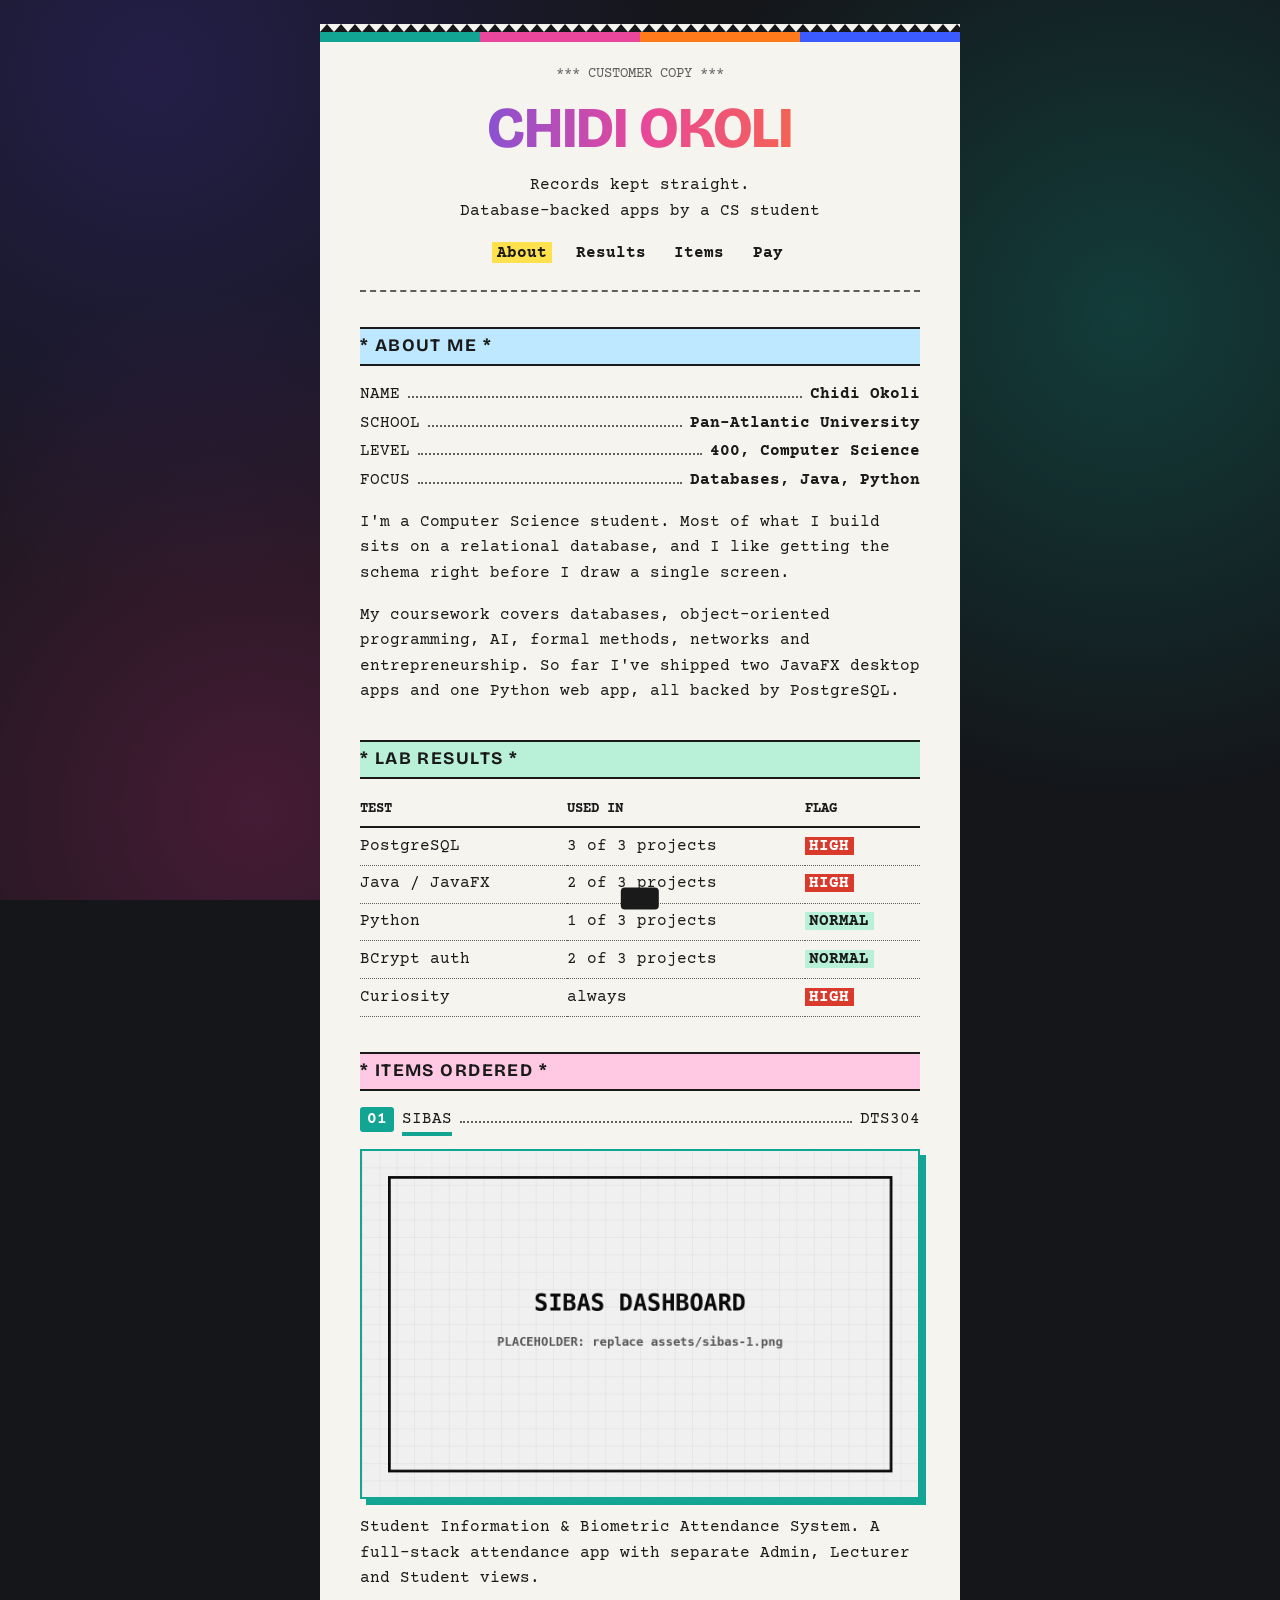
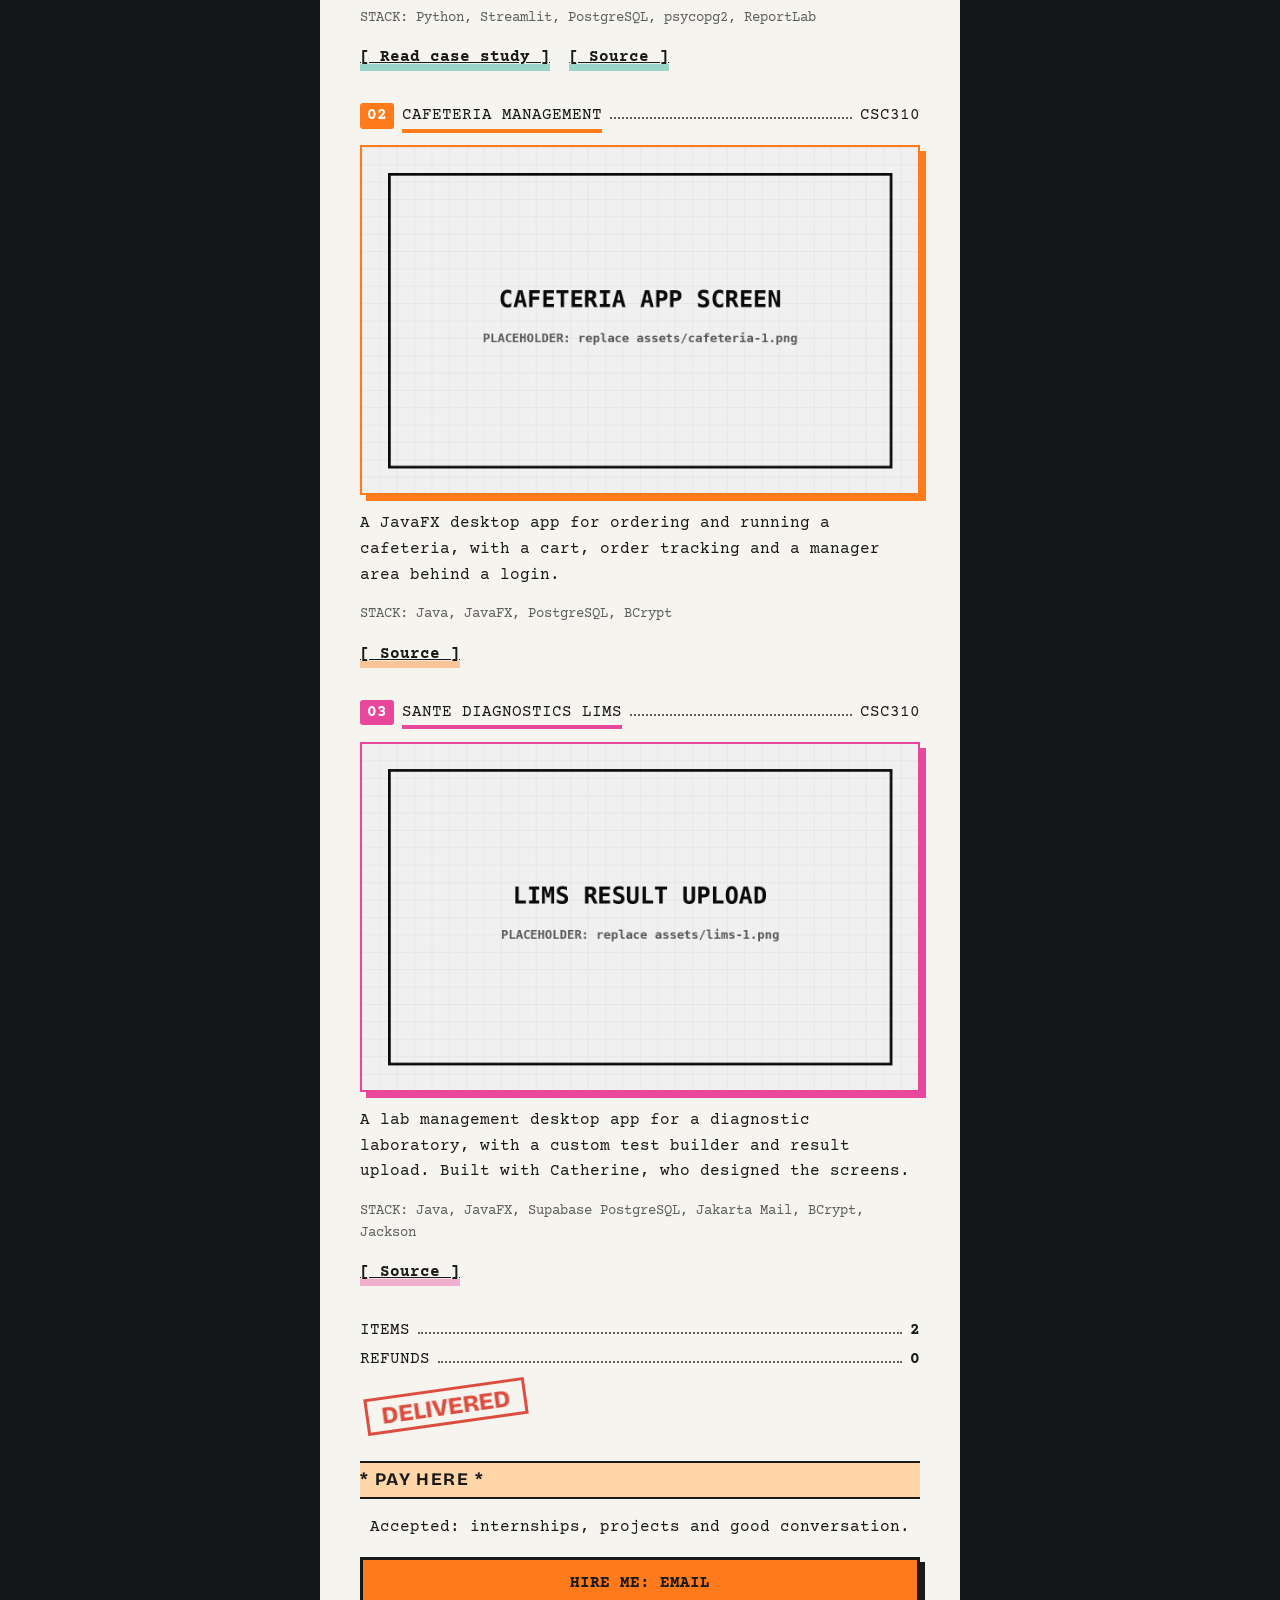
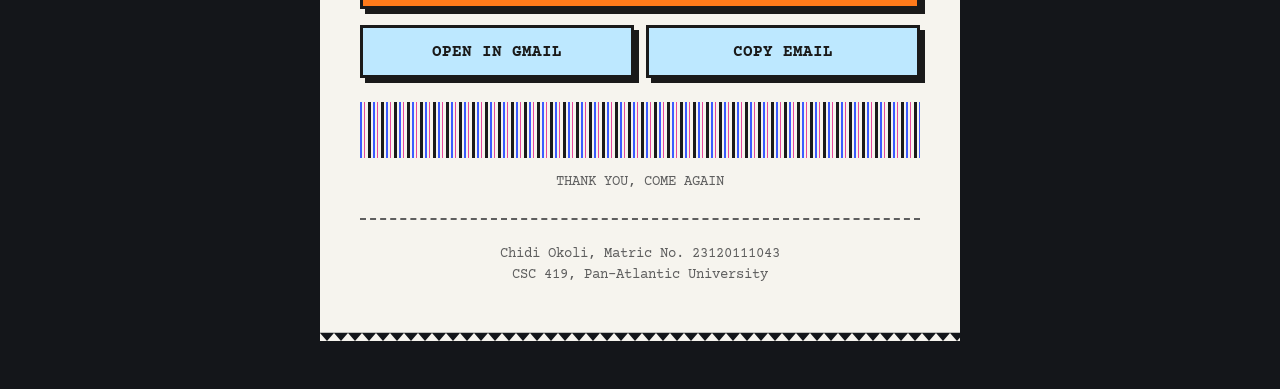
==== index.html @ 90b151f3 "Update index.html" ====
<!DOCTYPE html>
<html lang="en"><head><meta charset="utf-8"><meta name="viewport" content="width=device-width, initial-scale=1">
<title>Chidi Okoli | Computer Science student</title><meta name="description" content="Portfolio of Chidi Okoli, a Computer Science student building database-backed apps.">
<link rel="preconnect" href="https://fonts.googleapis.com"><link rel="preconnect" href="https://fonts.gstatic.com" crossorigin><link href="https://fonts.googleapis.com/css2?family=Bricolage+Grotesque:wght@800&family=Courier+Prime:wght@400;700&display=swap" rel="stylesheet">
<link rel="stylesheet" href="style.css"><script>document.documentElement.className+=' js'</script></head>
<body>
<div class="tear top"></div>
<div class="paper">
<header>
<p class="c small">*** CUSTOMER COPY ***</p>
<h1>Chidi Okoli</h1>
<p class="c">Records kept straight.<br>Database-backed apps by a CS student</p>
<nav aria-label="Main"><ul><li><a href="index.html#about">About</a></li><li><a href="index.html#results">Results</a></li><li><a href="index.html#projects">Items</a></li><li><a href="index.html#contact">Pay</a></li></ul></nav>
</header>
<hr class="cut">
<main>
<section id="about"><h2>About me</h2>
<p class="row"><span>NAME</span><i></i><b>Chidi Okoli</b></p>
<p class="row"><span>SCHOOL</span><i></i><b>Pan-Atlantic University</b></p>
<p class="row"><span>LEVEL</span><i></i><b>400, Computer Science</b></p>
<p class="row"><span>FOCUS</span><i></i><b>Databases, Java, Python</b></p>
<p>I'm a Computer Science student. Most of what I build sits on a relational database, and I like getting the schema right before I draw a single screen.</p>
<p>My coursework covers databases, object-oriented programming, AI, formal methods, networks and entrepreneurship. So far I've shipped two JavaFX desktop apps and one Python web app, all backed by PostgreSQL.</p></section>
<section id="results"><h2>Lab results</h2>
<div class="tablewrap"><table><thead><tr><th>TEST</th><th>USED IN</th><th>FLAG</th></tr></thead><tbody>
<tr><td>PostgreSQL</td><td>3 of 3 projects</td><td><span class="flag hi">HIGH</span></td></tr>
<tr><td>Java / JavaFX</td><td>2 of 3 projects</td><td><span class="flag hi">HIGH</span></td></tr>
<tr><td>Python</td><td>1 of 3 projects</td><td><span class="flag ok">NORMAL</span></td></tr>
<tr><td>BCrypt auth</td><td>2 of 3 projects</td><td><span class="flag ok">NORMAL</span></td></tr>
<tr><td>Curiosity</td><td>always</td><td><span class="flag hi">HIGH</span></td></tr></tbody></table></div></section>
<section id="projects"><h2>Items ordered</h2>
<article class="item a1"><p class="row"><b>01</b><span>SIBAS</span><i></i><span>DTS304</span></p>
<figure class="shot" data-file="assets/sibas-1.png"><img src="assets/sibas-1.png" alt="SIBAS dashboard"></figure>
<p>Student Information &amp; Biometric Attendance System. A full-stack attendance app with separate Admin, Lecturer and Student views.</p>
<p class="small">STACK: Python, Streamlit, PostgreSQL, psycopg2, ReportLab</p>
<p class="links"><a href="project.html">[ Read case study ]</a><a href="https://github.com/sga-30/sibas" target="_blank" rel="noopener">[ Source ]</a></p></article>
<article class="item a2"><p class="row"><b>02</b><span>CAFETERIA MANAGEMENT</span><i></i><span>CSC310</span></p>
<figure class="shot" data-file="assets/cafeteria-1.png"><img src="assets/cafeteria-1.png" alt="Cafeteria Management System menu screen"></figure>
<p>A JavaFX desktop app for ordering and running a cafeteria, with a cart, order tracking and a manager area behind a login.</p>
<p class="small">STACK: Java, JavaFX, PostgreSQL, BCrypt</p>
<p class="links"><a href="https://github.com/sga-30/cafeteria-app" target="_blank" rel="noopener">[ Source ]</a></p></article>
<article class="item a3"><p class="row"><b>03</b><span>SANTE DIAGNOSTICS LIMS</span><i></i><span>CSC310</span></p>
<figure class="shot" data-file="assets/lims-1.png"><img src="assets/lims-1.png" alt="Sante Diagnostics LIMS result upload screen"></figure>
<p>A lab management desktop app for a diagnostic laboratory, with a custom test builder and result upload. Built with Catherine, who designed the screens.</p>
<p class="small">STACK: Java, JavaFX, Supabase PostgreSQL, Jakarta Mail, BCrypt, Jackson</p>
<p class="links"><a href="https://github.com/sga-30/sante-lims" target="_blank" rel="noopener">[ Source ]</a></p></article>
<p class="row"><span>ITEMS</span><i></i><b data-count="3">3</b></p><p class="row"><span>REFUNDS</span><i></i><b>0</b></p>
<span class="stamp">DELIVERED</span></section>
<section id="contact"><h2>Pay here</h2>
<p class="c">Accepted: internships, projects and good conversation.</p>
<a class="btn" id="mail" href="mailto:okoli.chidi01@gmail.com?subject=Hello%20Chidi">Hire me: email</a>
<div class="btnrow"><a class="btn alt" target="_blank" rel="noopener" href="https://mail.google.com/mail/?view=cm&amp;to=okoli.chidi01@gmail.com&amp;su=Hello%20Chidi">Open in Gmail</a><button class="btn alt" type="button" id="copy" data-copy="okoli.chidi01@gmail.com">Copy email</button></div>
<div class="barcode" aria-hidden="true"></div><p class="c small">THANK YOU, COME AGAIN</p></section>
</main>
<hr class="cut">
<footer><p class="c small">Chidi Okoli, Matric No. 23120111043<br>CSC 419, Pan-Atlantic University</p></footer>
</div>
<div class="tear bottom"></div>
<div id="bar"></div><div id="toast" role="status" aria-live="polite"></div>
<script src="script.js"></script></body></html>
---- style.css ----
:root{--bg:#14161A;--paper:#F6F4EE;--ink:#1A1A1A;--mute:#5E5E5E;--red:#D93A2B;--hi:#FFE14D}
*{box-sizing:border-box}
html{scroll-behavior:smooth}
body{margin:0;padding:1.5rem .75rem 3rem;background:var(--bg);color:var(--ink);font:400 1rem/1.6 "Courier Prime","Courier New",monospace}
.tear{max-width:36rem;margin:0 auto;height:8px;background:var(--paper)}
.tear.top{background:var(--paper) url("data:image/svg+xml,%3Csvg xmlns='http://www.w3.org/2000/svg' width='14' height='8'%3E%3Cpolygon points='0,8 14,8 7,0' fill='%2314161A'/%3E%3C/svg%3E") repeat-x;height:8px;background-color:var(--paper)}
.tear.bottom{background:var(--paper) url("data:image/svg+xml,%3Csvg xmlns='http://www.w3.org/2000/svg' width='14' height='8'%3E%3Cpolygon points='0,0 14,0 7,8' fill='%2314161A'/%3E%3C/svg%3E") repeat-x}
.paper{max-width:36rem;margin:0 auto;background:var(--paper);padding:1.5rem 1.25rem}
@media(min-width:900px){.paper,.tear{max-width:40rem}.paper{padding:2rem 2.5rem}}
h1,h2{font-family:"Bricolage Grotesque",system-ui,sans-serif;text-transform:uppercase;margin:0}
h1{font-size:clamp(2.4rem,10vw,3.6rem);font-weight:800;letter-spacing:-.02em;line-height:1;text-align:center}
h2{font-size:1.1rem;letter-spacing:.08em;margin:2.2rem 0 1rem;padding:.2rem 0;border-top:2px solid var(--ink);border-bottom:2px solid var(--ink)}
h2::before{content:"* "}h2::after{content:" *"}
.c{text-align:center}.small{font-size:.85rem;color:var(--mute)}
a{color:var(--ink);font-weight:700}
a:focus-visible,.btn:focus-visible{outline:3px solid var(--red);outline-offset:3px}
nav ul{display:flex;flex-wrap:wrap;justify-content:center;gap:.3rem 1.2rem;list-style:none;padding:0;margin:1rem 0 0}
.cut{border:0;border-top:2px dashed var(--mute);margin:1.5rem 0}
.row{display:flex;gap:.5rem;align-items:baseline;margin:.2rem 0}
.row i{flex:1;min-width:1rem;border-bottom:2px dotted var(--mute)}
.row b{text-align:right}
.tablewrap{overflow-x:auto}
table{width:100%;border-collapse:collapse}
th{text-align:left;border-bottom:2px solid var(--ink);font-size:.85rem;padding:.3rem .4rem .3rem 0}
td{padding:.35rem .4rem .35rem 0;border-bottom:1px dotted var(--mute);vertical-align:top}
.flag{background:var(--hi);font-weight:700;padding:0 .3rem;white-space:nowrap}
.item{margin-bottom:2rem}
.item h3{font-family:"Bricolage Grotesque",sans-serif;text-transform:uppercase;font-size:1.3rem;margin:0}
.shot{margin:.8rem 0;border:2px solid var(--ink);aspect-ratio:16/10;overflow:hidden;background:#ddd}
.shot img{width:100%;height:100%;object-fit:cover;display:block;filter:grayscale(1) contrast(1.15);transition:filter .3s}
.shot:hover img{filter:none}
.shot.missing img{display:none}
.links{display:flex;flex-wrap:wrap;gap:.4rem 1.2rem}
.stamp{display:inline-block;color:var(--red);border:3px solid var(--red);padding:.1rem .8rem;font:800 1.5rem "Bricolage Grotesque",sans-serif;transform:rotate(-8deg);margin:.8rem 0 0 .3rem}
.btn{display:block;text-align:center;background:var(--ink);color:var(--paper);border:3px solid var(--ink);padding:.9rem 1rem;text-transform:uppercase;text-decoration:none;font-weight:700;overflow-wrap:anywhere}
.btn:hover{background:var(--hi);color:var(--ink)}
.barcode{height:56px;margin:1.5rem 0 .4rem;background:repeating-linear-gradient(90deg,var(--ink) 0 2px,transparent 2px 4px,var(--ink) 4px 5px,transparent 5px 8px,var(--ink) 8px 11px,transparent 11px 13px)}
.back{display:inline-block;margin-top:1.5rem}
footer{margin-top:1.5rem}
@media(prefers-reduced-motion:reduce){html{scroll-behavior:auto}.shot img{transition:none}}

/* ---- colour ---- */
:root{--teal:#12A594;--orange:#FF7A1A;--pink:#E8479B;--blue:#3B5BFF}
body{background:radial-gradient(circle at 12% 8%,#3b2a8c66,transparent 38%),radial-gradient(circle at 88% 35%,#0f8a7a55,transparent 38%),radial-gradient(circle at 20% 90%,#a8266a55,transparent 40%),var(--bg);background-attachment:fixed}
.paper::before{content:"";display:block;height:10px;margin:-1.5rem -1.25rem 1.2rem;background:linear-gradient(90deg,var(--teal) 0 25%,var(--pink) 0 50%,var(--orange) 0 75%,var(--blue) 0)}
@media(min-width:900px){.paper::before{margin:-2rem -2.5rem 1.4rem}}
h2{background:var(--hi)}
#about h2{background:#BDE8FF}#results h2{background:#B8F0D8}#projects h2{background:#FFC9E3}#contact h2{background:#FFD6A8}
h1{background:linear-gradient(90deg,var(--blue),var(--pink),var(--orange));-webkit-background-clip:text;background-clip:text;color:transparent}
.flag.hi{background:var(--red);color:#fff;animation:pulse 2s ease-in-out infinite}
.flag.ok{background:#B8F0D8}
.item{--acc:var(--teal)}.a2{--acc:var(--orange)}.a3{--acc:var(--pink)}
.item h3,.item .row span:nth-child(2){border-bottom:4px solid var(--acc)}
.item .row b{background:var(--acc);color:#fff;padding:0 .45rem;border-radius:3px}
.shot{border-color:var(--acc,var(--ink));box-shadow:6px 6px 0 var(--acc,var(--ink))}
.item .links a{box-shadow:inset 0 -.45em 0 color-mix(in srgb,var(--acc) 40%,transparent)}
.btn{background:var(--orange);color:var(--ink);box-shadow:5px 5px 0 var(--ink);transition:transform .15s,box-shadow .15s,background .2s;cursor:pointer;font:700 1rem "Courier Prime",monospace;text-transform:uppercase;width:100%}
.btn:hover{background:var(--hi);transform:translate(-2px,-2px);box-shadow:7px 7px 0 var(--ink)}
.btn:active{transform:translate(4px,4px);box-shadow:1px 1px 0 var(--ink)}
.btn.alt{background:#BDE8FF}.btn.alt:hover{background:var(--hi)}
.btnrow{display:grid;grid-template-columns:1fr 1fr;gap:.8rem;margin-top:1rem}
.btn+.btnrow{margin-top:1rem}
nav a{text-decoration:none;padding:.1rem .3rem;transition:background .2s}
nav a:hover,nav a.on{background:var(--hi)}
.stamp{transition:none}
.barcode{background:repeating-linear-gradient(90deg,var(--blue) 0 2px,transparent 2px 4px,var(--pink) 4px 5px,transparent 5px 8px,var(--ink) 8px 11px,transparent 11px 13px)}
/* ---- animation ---- */
.paper{animation:feed 1.6s cubic-bezier(.3,.7,.2,1) both}
@keyframes feed{from{clip-path:inset(0 0 100% 0)}to{clip-path:inset(0 0 0 0)}}
@keyframes pulse{50%{transform:scale(1.12)}}
@keyframes slam{0%{opacity:0;transform:scale(2.6) rotate(8deg)}70%{opacity:1;transform:scale(.92) rotate(-10deg)}100%{opacity:.9;transform:scale(1) rotate(-8deg)}}
.js .reveal{opacity:0;transform:translateY(24px);transition:opacity .6s,transform .6s}
.js .reveal.in{opacity:1;transform:none}
.js .stamp{opacity:0}.js .stamp.in{animation:slam .5s .2s both}
#bar{position:fixed;top:0;left:0;height:5px;width:0;z-index:9;background:linear-gradient(90deg,var(--teal),var(--pink),var(--orange))}
#toast{position:fixed;left:50%;bottom:1.5rem;transform:translate(-50%,150%);background:var(--ink);color:#fff;padding:.7rem 1.2rem;border-radius:4px;transition:transform .3s;z-index:9;max-width:90vw;text-align:center}
#toast.show{transform:translate(-50%,0)}
@media(prefers-reduced-motion:reduce){.paper,.flag.hi{animation:none}.js .reveal{opacity:1;transform:none;transition:none}.js .stamp{opacity:.9}.js .stamp.in{animation:none}}
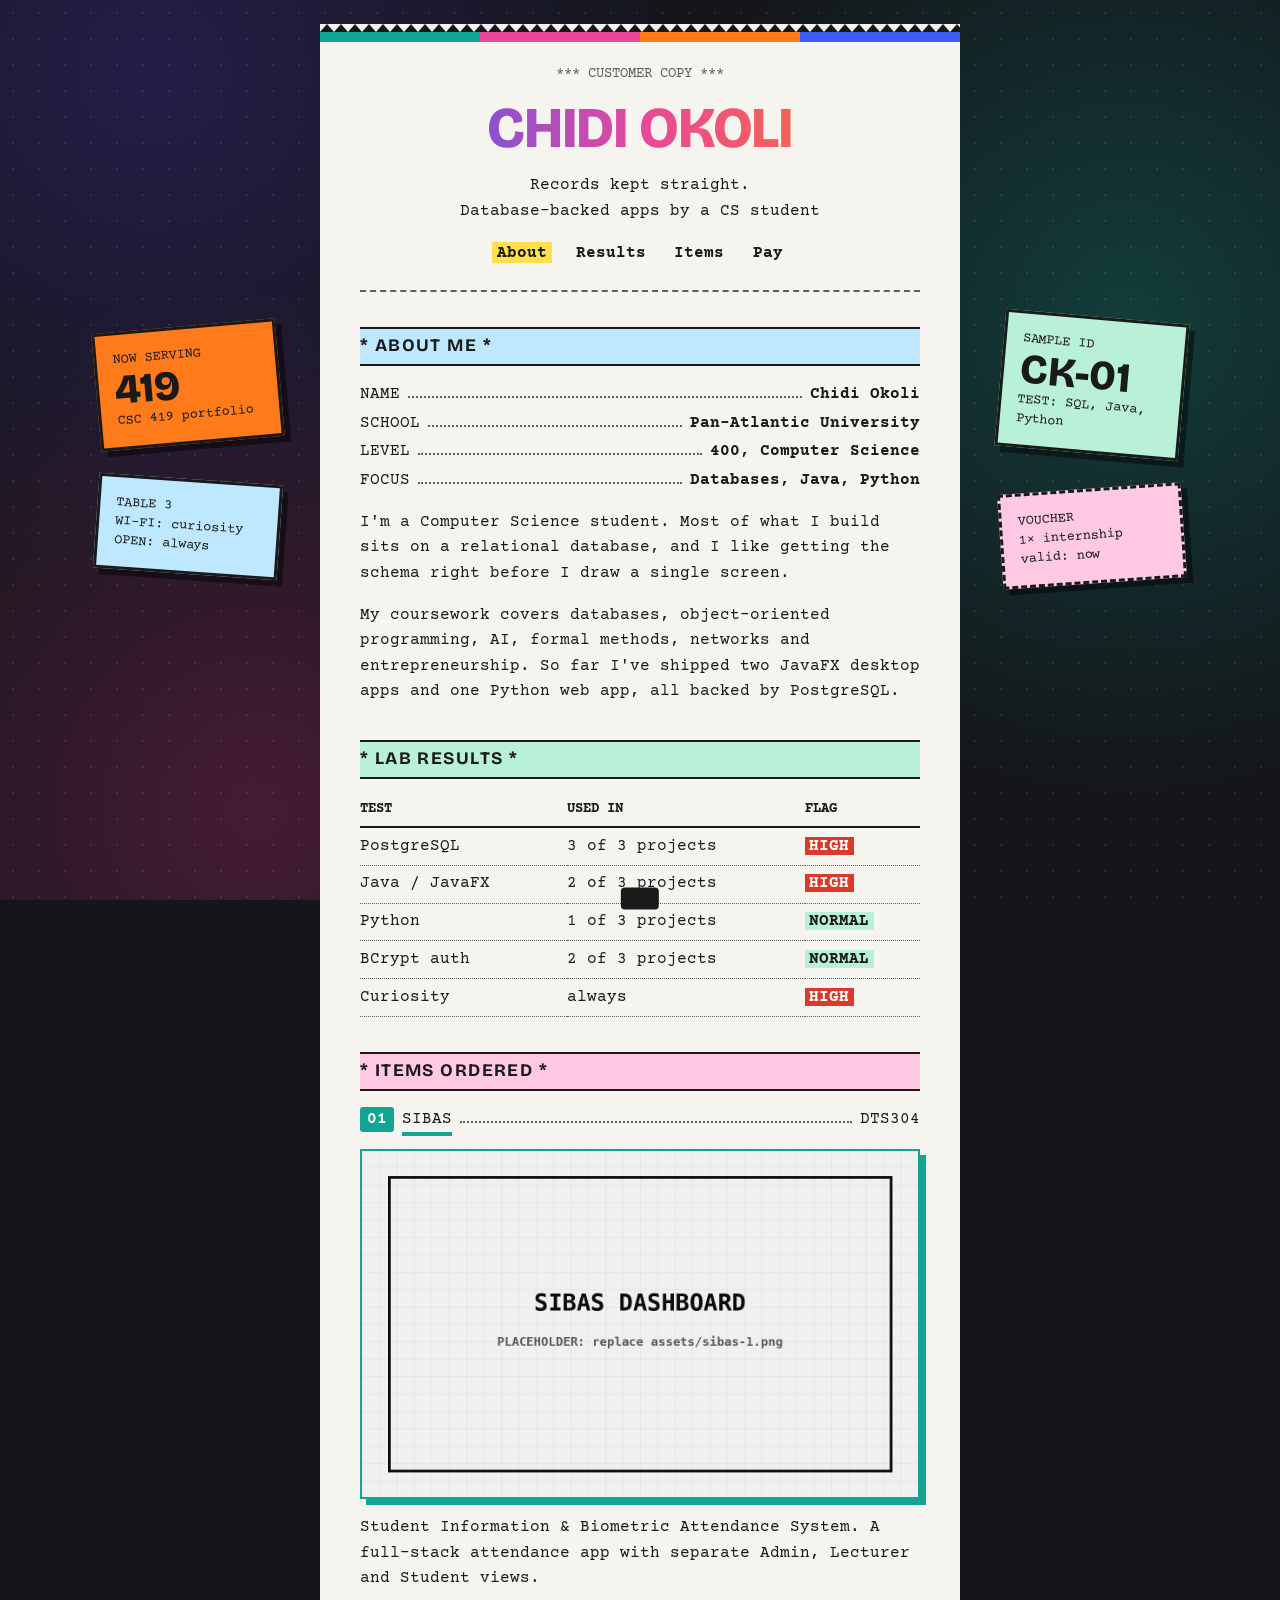
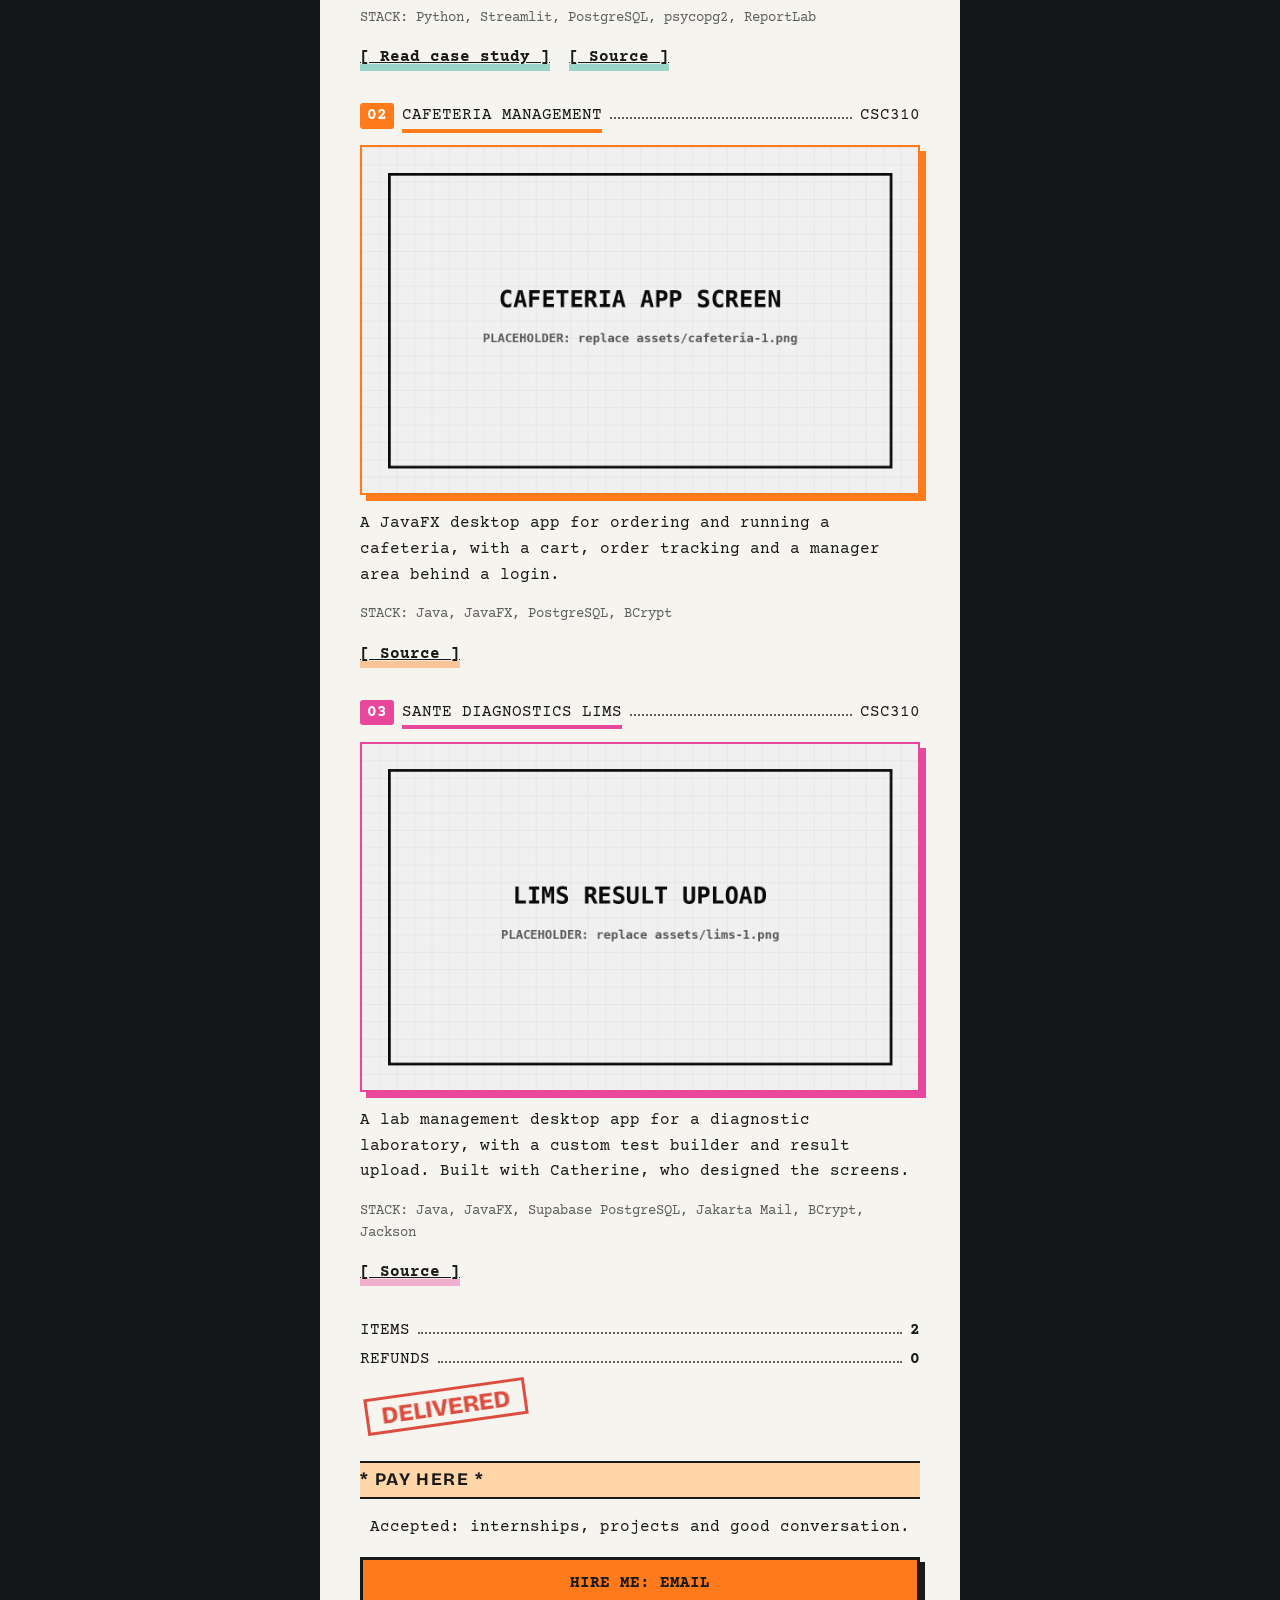
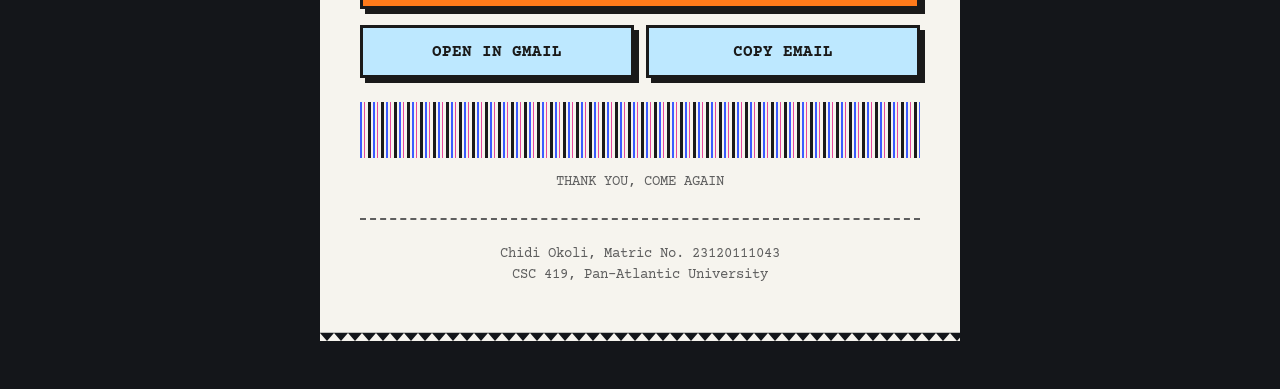
==== commit 5b8a0ab5: "Add sidebars for serving and sample information" ====
--- a/index.html
+++ b/index.html
@@ -56,5 +56,7 @@
 <footer><p class="c small">Chidi Okoli, Matric No. 23120111043<br>CSC 419, Pan-Atlantic University</p></footer>
 </div>
 <div class="tear bottom"></div>
+<aside class="side left" aria-hidden="true"><div class="sticker s1">NOW SERVING<b>419</b>CSC 419 portfolio</div><div class="sticker s2">TABLE 3<br>WI-FI: curiosity<br>OPEN: always</div></aside>
+<aside class="side right" aria-hidden="true"><div class="sticker s3">SAMPLE ID<br><b>CK-01</b>TEST: SQL, Java, Python</div><div class="sticker s4">VOUCHER<br>1&times; internship<br>valid: now</div></aside>
 <div id="bar"></div><div id="toast" role="status" aria-live="polite"></div>
 <script src="script.js"></script></body></html>
--- a/style.css
+++ b/style.css
@@ -76,3 +76,20 @@
 #toast{position:fixed;left:50%;bottom:1.5rem;transform:translate(-50%,150%);background:var(--ink);color:#fff;padding:.7rem 1.2rem;border-radius:4px;transition:transform .3s;z-index:9;max-width:90vw;text-align:center}
 #toast.show{transform:translate(-50%,0)}
 @media(prefers-reduced-motion:reduce){.paper,.flag.hi{animation:none}.js .reveal{opacity:1;transform:none;transition:none}.js .stamp{opacity:.9}.js .stamp.in{animation:none}}
+
+/* ---- fill the empty sides on wide screens ---- */
+body{background:radial-gradient(rgba(255,255,255,.09) 1.2px,transparent 1.4px) 0 0/26px 26px,radial-gradient(circle at 12% 8%,#3b2a8c66,transparent 38%),radial-gradient(circle at 88% 35%,#0f8a7a55,transparent 38%),radial-gradient(circle at 20% 90%,#a8266a55,transparent 40%),var(--bg);background-attachment:fixed}
+.side{display:none}
+@media(min-width:1100px){
+.side{display:flex;flex-direction:column;gap:2.2rem;position:fixed;top:50%;transform:translateY(-50%);width:11.5rem;z-index:0;pointer-events:none}
+.side.left{left:max(1rem,calc((100vw - 40rem)/2 - 14rem))}
+.side.right{right:max(1rem,calc((100vw - 40rem)/2 - 14rem))}
+.sticker{padding:1rem;border:3px solid var(--ink);box-shadow:6px 6px 0 rgba(0,0,0,.45);color:var(--ink);font-size:.85rem;line-height:1.4;animation:bob 6s ease-in-out infinite}
+.sticker b{display:block;font:800 2.6rem/1 "Bricolage Grotesque",sans-serif}
+.sticker.s1{background:var(--orange);transform:rotate(-5deg)}
+.sticker.s2{background:#BDE8FF;transform:rotate(4deg);animation-delay:-2s}
+.sticker.s3{background:#B8F0D8;transform:rotate(5deg);animation-delay:-1s}
+.sticker.s4{background:#FFC9E3;transform:rotate(-4deg);border-style:dashed;animation-delay:-3s}
+}
+@keyframes bob{50%{translate:0 -10px}}
+@media(prefers-reduced-motion:reduce){.sticker{animation:none}}
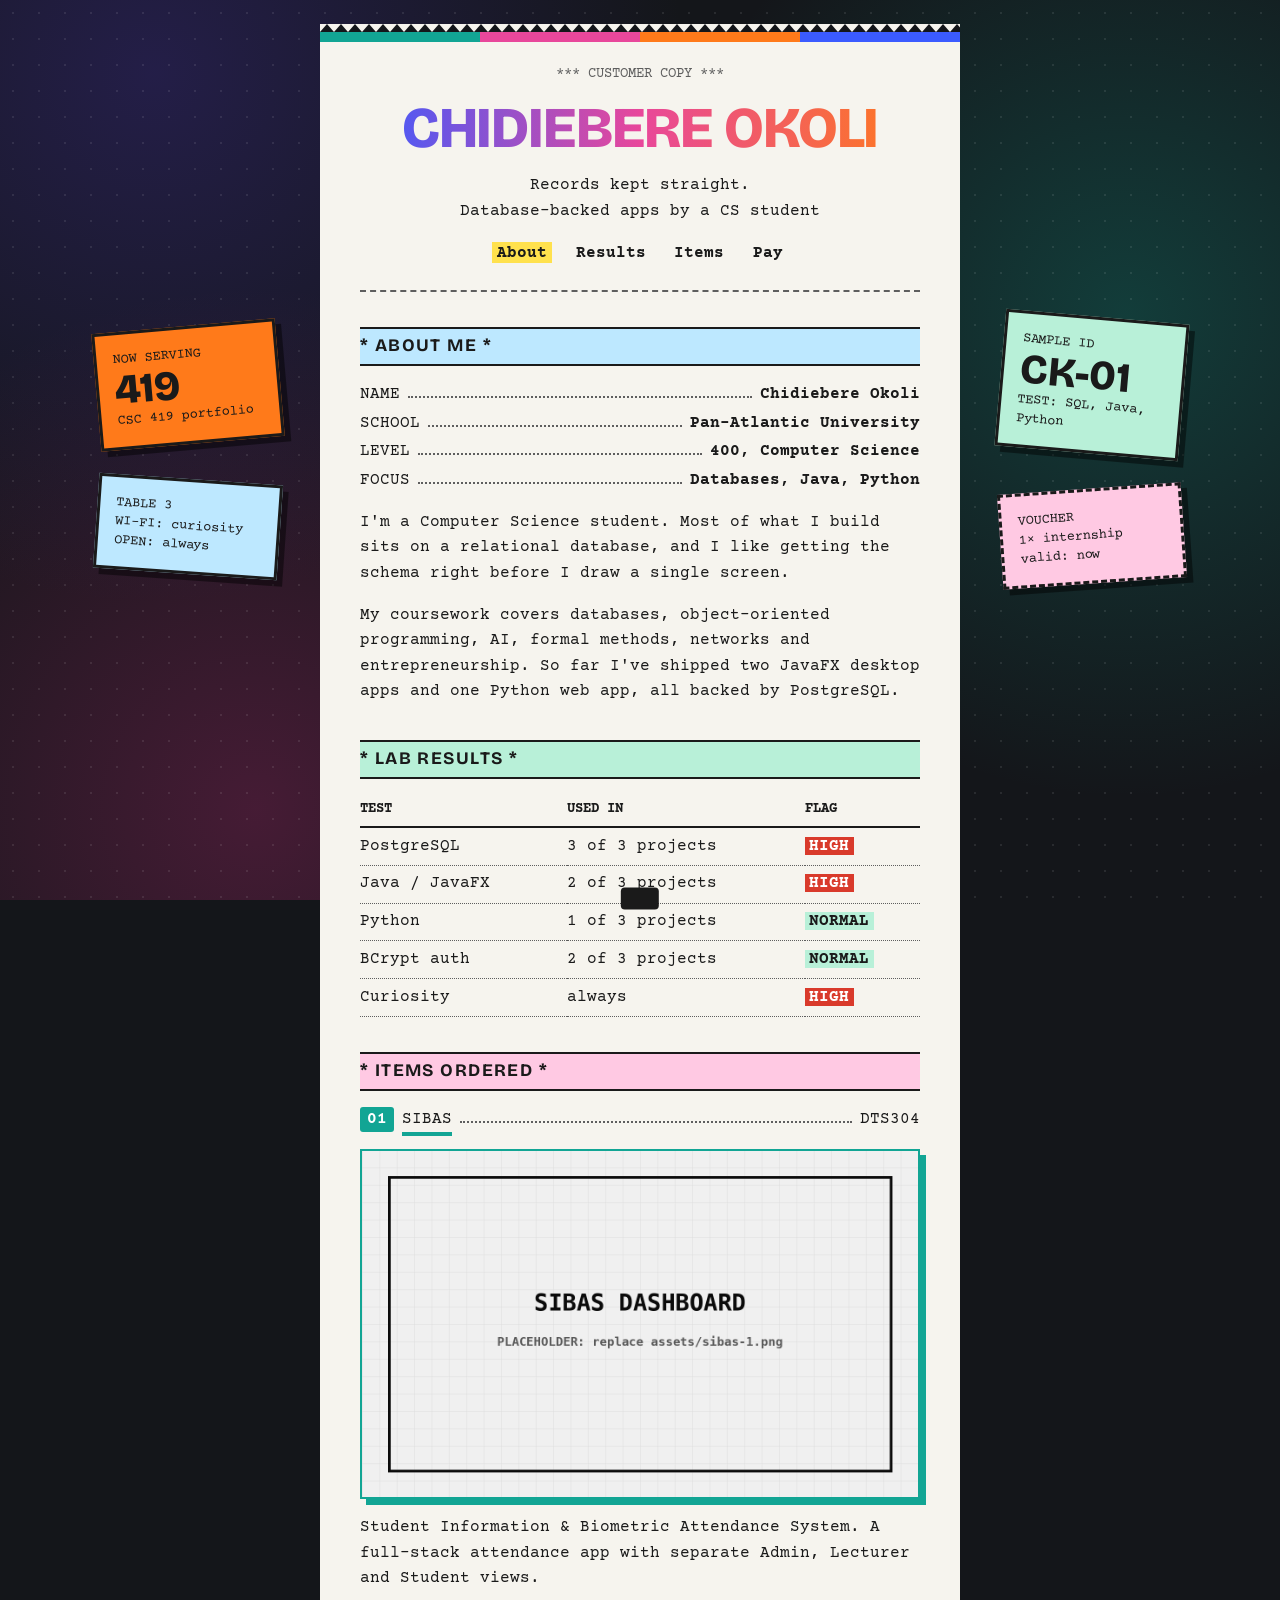
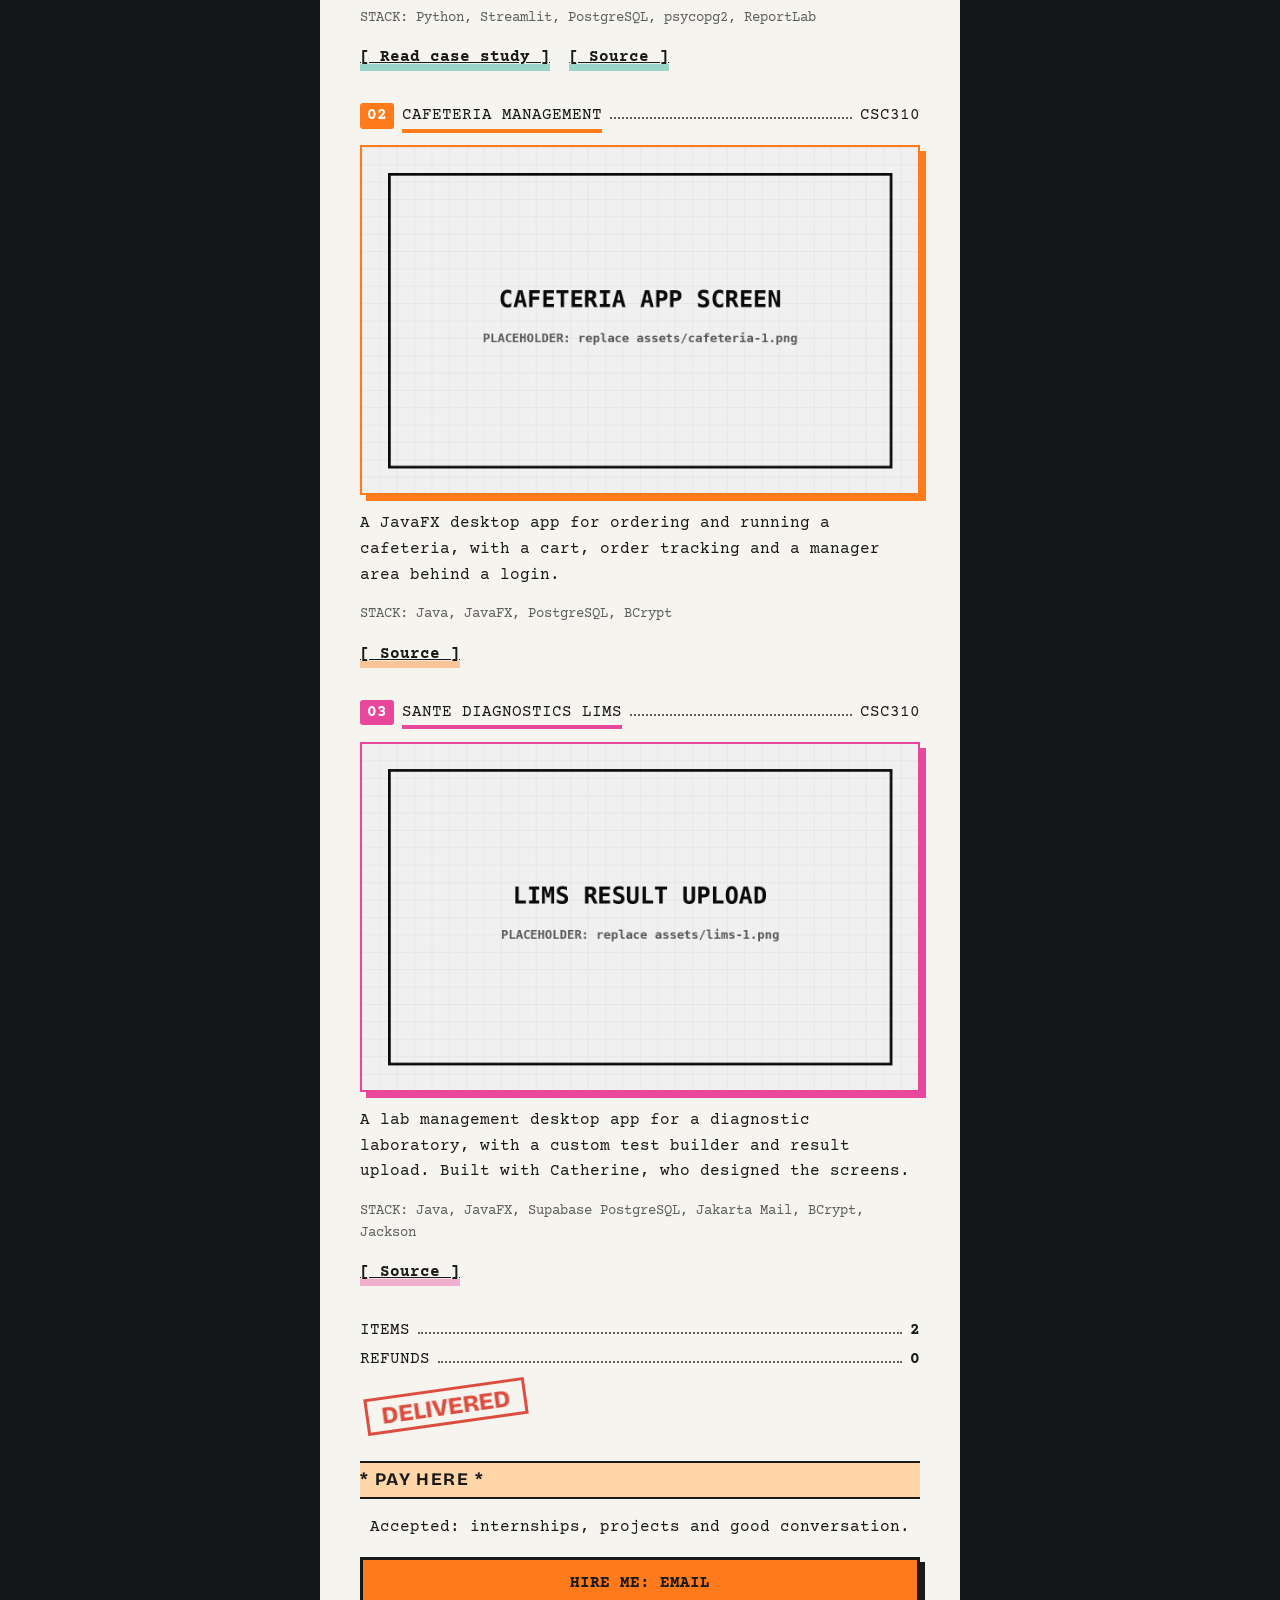
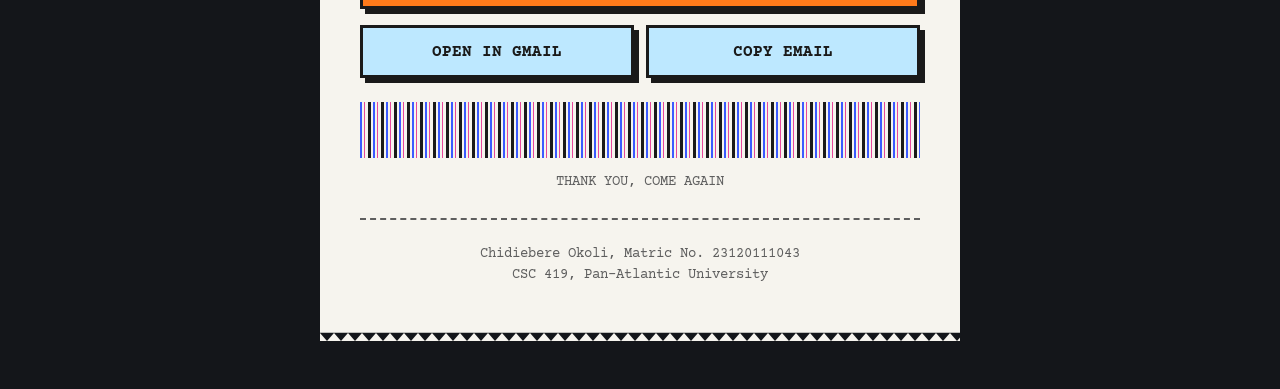
==== commit a1b5b806: "Update index.html" ====
--- a/index.html
+++ b/index.html
@@ -1,6 +1,6 @@
 <!DOCTYPE html>
 <html lang="en"><head><meta charset="utf-8"><meta name="viewport" content="width=device-width, initial-scale=1">
-<title>Chidi Okoli | Computer Science student</title><meta name="description" content="Portfolio of Chidi Okoli, a Computer Science student building database-backed apps.">
+<title>Chidiebere Okoli | Computer Science student</title><meta name="description" content="Portfolio of Chidi Okoli, a Computer Science student building database-backed apps.">
 <link rel="preconnect" href="https://fonts.googleapis.com"><link rel="preconnect" href="https://fonts.gstatic.com" crossorigin><link href="https://fonts.googleapis.com/css2?family=Bricolage+Grotesque:wght@800&family=Courier+Prime:wght@400;700&display=swap" rel="stylesheet">
 <link rel="stylesheet" href="style.css"><script>document.documentElement.className+=' js'</script></head>
 <body>
@@ -8,14 +8,14 @@
 <div class="paper">
 <header>
 <p class="c small">*** CUSTOMER COPY ***</p>
-<h1>Chidi Okoli</h1>
+<h1>Chidiebere Okoli</h1>
 <p class="c">Records kept straight.<br>Database-backed apps by a CS student</p>
 <nav aria-label="Main"><ul><li><a href="index.html#about">About</a></li><li><a href="index.html#results">Results</a></li><li><a href="index.html#projects">Items</a></li><li><a href="index.html#contact">Pay</a></li></ul></nav>
 </header>
 <hr class="cut">
 <main>
 <section id="about"><h2>About me</h2>
-<p class="row"><span>NAME</span><i></i><b>Chidi Okoli</b></p>
+<p class="row"><span>NAME</span><i></i><b>Chidiebere Okoli</b></p>
 <p class="row"><span>SCHOOL</span><i></i><b>Pan-Atlantic University</b></p>
 <p class="row"><span>LEVEL</span><i></i><b>400, Computer Science</b></p>
 <p class="row"><span>FOCUS</span><i></i><b>Databases, Java, Python</b></p>
@@ -53,7 +53,7 @@
 <div class="barcode" aria-hidden="true"></div><p class="c small">THANK YOU, COME AGAIN</p></section>
 </main>
 <hr class="cut">
-<footer><p class="c small">Chidi Okoli, Matric No. 23120111043<br>CSC 419, Pan-Atlantic University</p></footer>
+<footer><p class="c small">Chidiebere Okoli, Matric No. 23120111043<br>CSC 419, Pan-Atlantic University</p></footer>
 </div>
 <div class="tear bottom"></div>
 <aside class="side left" aria-hidden="true"><div class="sticker s1">NOW SERVING<b>419</b>CSC 419 portfolio</div><div class="sticker s2">TABLE 3<br>WI-FI: curiosity<br>OPEN: always</div></aside>
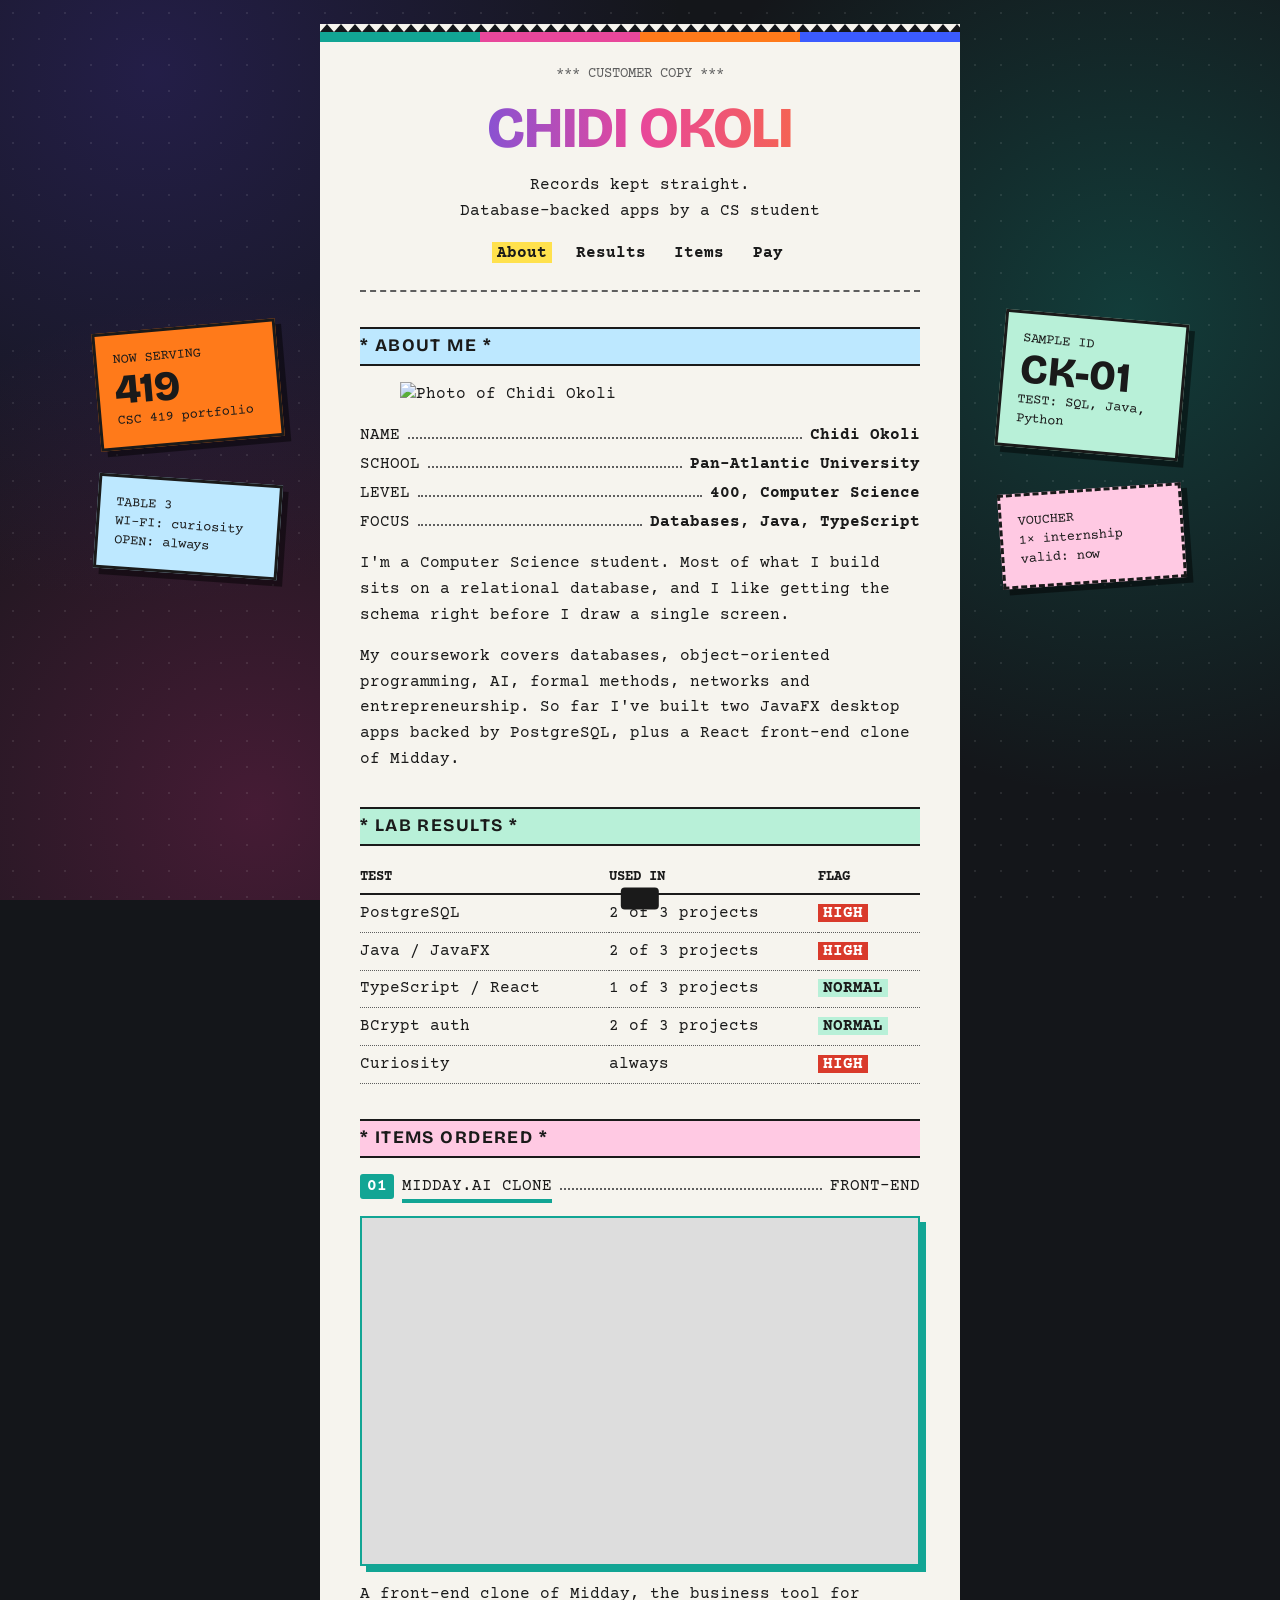
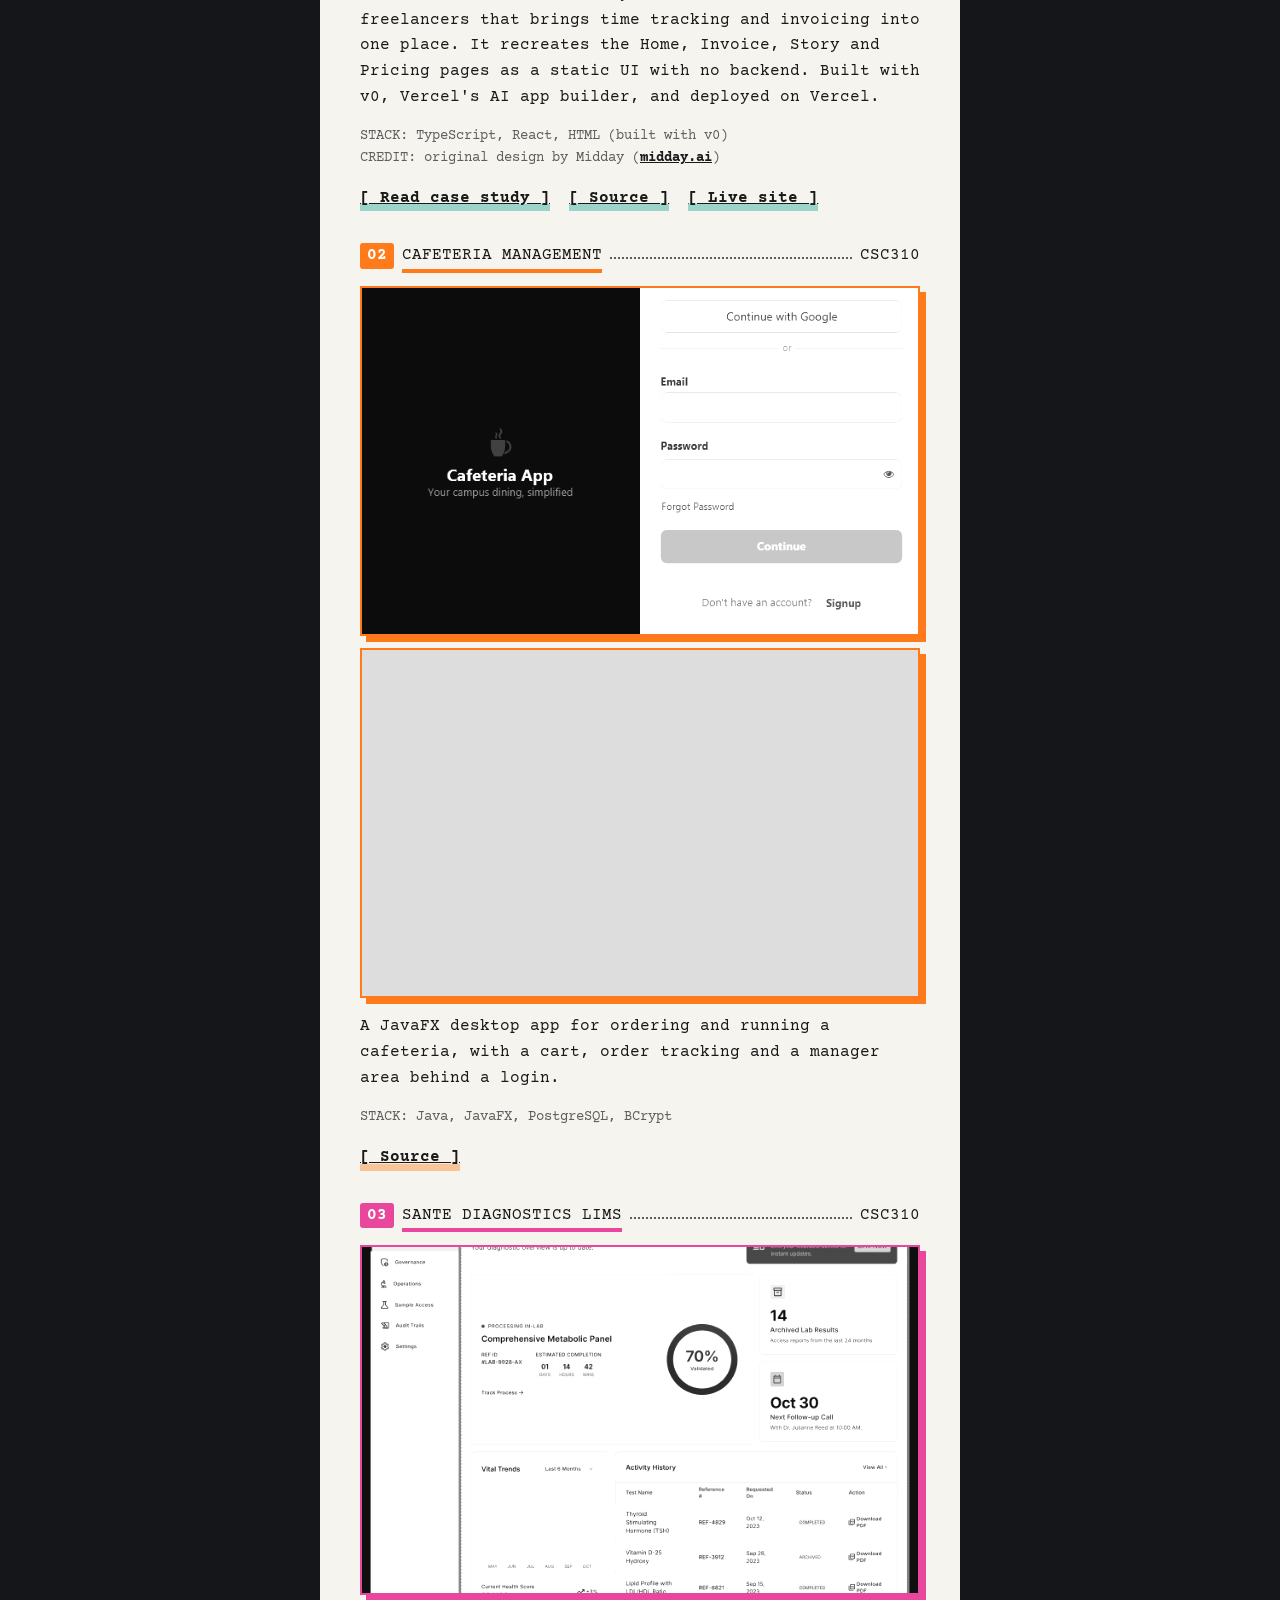
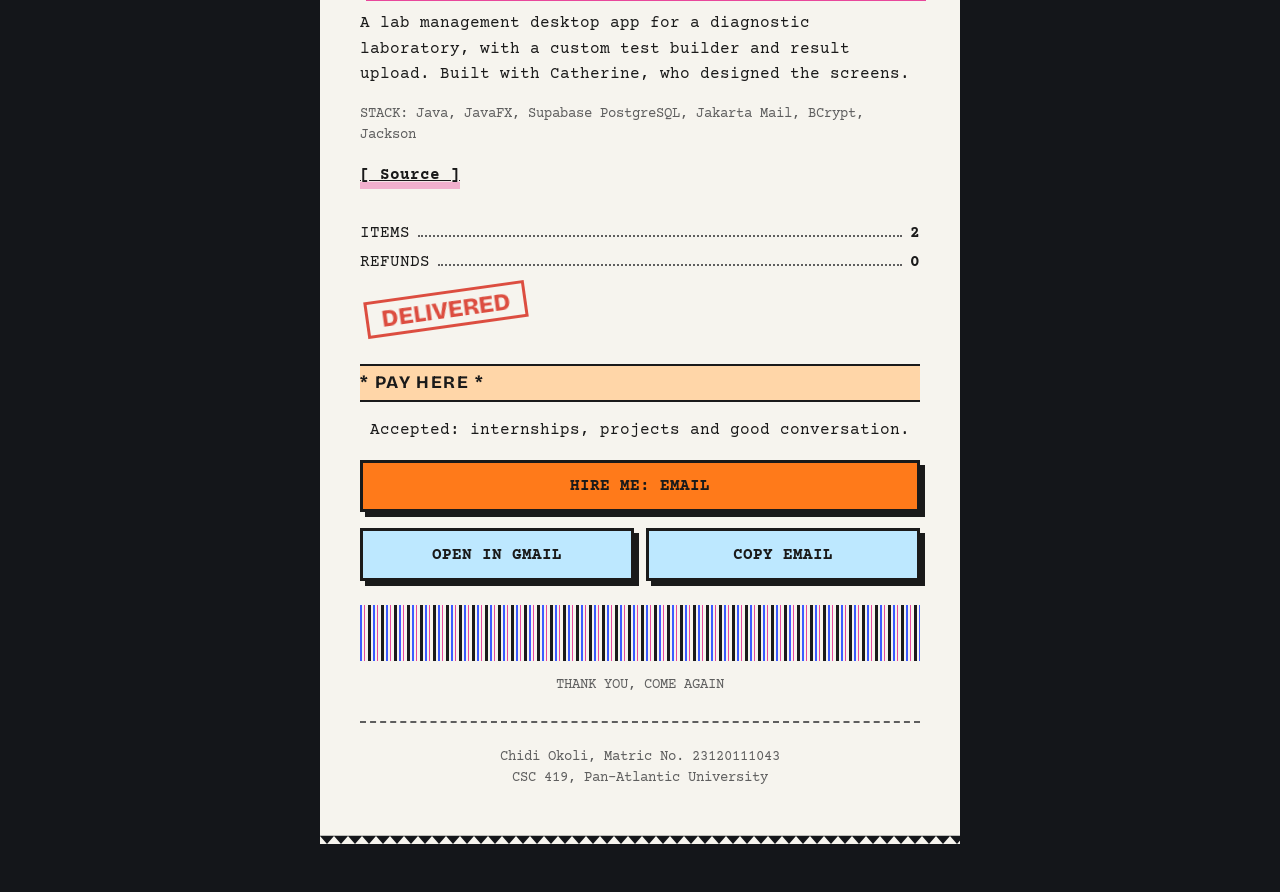
==== commit 9435387c: "Correct name spelling from 'Chidiebere' to 'Chidi'" ====
--- a/index.html
+++ b/index.html
@@ -1,6 +1,6 @@
 <!DOCTYPE html>
 <html lang="en"><head><meta charset="utf-8"><meta name="viewport" content="width=device-width, initial-scale=1">
-<title>Chidiebere Okoli | Computer Science student</title><meta name="description" content="Portfolio of Chidi Okoli, a Computer Science student building database-backed apps.">
+<title>Chidi Okoli | Computer Science student</title><meta name="description" content="Portfolio of Chidi Okoli, a Computer Science student building database-backed apps.">
 <link rel="preconnect" href="https://fonts.googleapis.com"><link rel="preconnect" href="https://fonts.gstatic.com" crossorigin><link href="https://fonts.googleapis.com/css2?family=Bricolage+Grotesque:wght@800&family=Courier+Prime:wght@400;700&display=swap" rel="stylesheet">
 <link rel="stylesheet" href="style.css"><script>document.documentElement.className+=' js'</script></head>
 <body>
@@ -8,34 +8,36 @@
 <div class="paper">
 <header>
 <p class="c small">*** CUSTOMER COPY ***</p>
-<h1>Chidiebere Okoli</h1>
+<h1>Chidi Okoli</h1>
 <p class="c">Records kept straight.<br>Database-backed apps by a CS student</p>
 <nav aria-label="Main"><ul><li><a href="index.html#about">About</a></li><li><a href="index.html#results">Results</a></li><li><a href="index.html#projects">Items</a></li><li><a href="index.html#contact">Pay</a></li></ul></nav>
 </header>
 <hr class="cut">
 <main>
 <section id="about"><h2>About me</h2>
-<p class="row"><span>NAME</span><i></i><b>Chidiebere Okoli</b></p>
+<figure class="me"><img src="assets/me.jpg" alt="Photo of Chidi Okoli"></figure>
+<p class="row"><span>NAME</span><i></i><b>Chidi Okoli</b></p>
 <p class="row"><span>SCHOOL</span><i></i><b>Pan-Atlantic University</b></p>
 <p class="row"><span>LEVEL</span><i></i><b>400, Computer Science</b></p>
-<p class="row"><span>FOCUS</span><i></i><b>Databases, Java, Python</b></p>
+<p class="row"><span>FOCUS</span><i></i><b>Databases, Java, TypeScript</b></p>
 <p>I'm a Computer Science student. Most of what I build sits on a relational database, and I like getting the schema right before I draw a single screen.</p>
-<p>My coursework covers databases, object-oriented programming, AI, formal methods, networks and entrepreneurship. So far I've shipped two JavaFX desktop apps and one Python web app, all backed by PostgreSQL.</p></section>
+<p>My coursework covers databases, object-oriented programming, AI, formal methods, networks and entrepreneurship. So far I've built two JavaFX desktop apps backed by PostgreSQL, plus a React front-end clone of Midday.</p></section>
 <section id="results"><h2>Lab results</h2>
 <div class="tablewrap"><table><thead><tr><th>TEST</th><th>USED IN</th><th>FLAG</th></tr></thead><tbody>
-<tr><td>PostgreSQL</td><td>3 of 3 projects</td><td><span class="flag hi">HIGH</span></td></tr>
+<tr><td>PostgreSQL</td><td>2 of 3 projects</td><td><span class="flag hi">HIGH</span></td></tr>
 <tr><td>Java / JavaFX</td><td>2 of 3 projects</td><td><span class="flag hi">HIGH</span></td></tr>
-<tr><td>Python</td><td>1 of 3 projects</td><td><span class="flag ok">NORMAL</span></td></tr>
+<tr><td>TypeScript / React</td><td>1 of 3 projects</td><td><span class="flag ok">NORMAL</span></td></tr>
 <tr><td>BCrypt auth</td><td>2 of 3 projects</td><td><span class="flag ok">NORMAL</span></td></tr>
 <tr><td>Curiosity</td><td>always</td><td><span class="flag hi">HIGH</span></td></tr></tbody></table></div></section>
 <section id="projects"><h2>Items ordered</h2>
-<article class="item a1"><p class="row"><b>01</b><span>SIBAS</span><i></i><span>DTS304</span></p>
-<figure class="shot" data-file="assets/sibas-1.png"><img src="assets/sibas-1.png" alt="SIBAS dashboard"></figure>
-<p>Student Information &amp; Biometric Attendance System. A full-stack attendance app with separate Admin, Lecturer and Student views.</p>
-<p class="small">STACK: Python, Streamlit, PostgreSQL, psycopg2, ReportLab</p>
-<p class="links"><a href="project.html">[ Read case study ]</a><a href="https://github.com/sga-30/sibas" target="_blank" rel="noopener">[ Source ]</a></p></article>
+<article class="item a1"><p class="row"><b>01</b><span>MIDDAY.AI CLONE</span><i></i><span>FRONT-END</span></p>
+<figure class="shot" data-file="assets/midday-home.png"><img src="assets/midday-home.png" alt="Midday clone home page"></figure>
+<p>A front-end clone of Midday, the business tool for freelancers that brings time tracking and invoicing into one place. It recreates the Home, Invoice, Story and Pricing pages as a static UI with no backend. Built with v0, Vercel's AI app builder, and deployed on Vercel.</p>
+<p class="small">STACK: TypeScript, React, HTML (built with v0)<br>CREDIT: original design by Midday (<a href="https://midday.ai/" target="_blank" rel="noopener">midday.ai</a>)</p>
+<p class="links"><a href="project.html">[ Read case study ]</a><a href="https://github.com/sga-30/Midday.ai" target="_blank" rel="noopener">[ Source ]</a><a href="https://v0-midday-ai-clone.vercel.app/" target="_blank" rel="noopener">[ Live site ]</a></p></article>
 <article class="item a2"><p class="row"><b>02</b><span>CAFETERIA MANAGEMENT</span><i></i><span>CSC310</span></p>
-<figure class="shot" data-file="assets/cafeteria-1.png"><img src="assets/cafeteria-1.png" alt="Cafeteria Management System menu screen"></figure>
+<figure class="shot" data-file="assets/cafeteria-1.png"><img src="assets/cafeteria-1.png" alt="Cafeteria Management System screen 1"></figure>
+<figure class="shot opt"><img src="assets/cafeteria-2.png" alt="Cafeteria Management System screen 2"></figure>
 <p>A JavaFX desktop app for ordering and running a cafeteria, with a cart, order tracking and a manager area behind a login.</p>
 <p class="small">STACK: Java, JavaFX, PostgreSQL, BCrypt</p>
 <p class="links"><a href="https://github.com/sga-30/cafeteria-app" target="_blank" rel="noopener">[ Source ]</a></p></article>
@@ -53,7 +55,7 @@
 <div class="barcode" aria-hidden="true"></div><p class="c small">THANK YOU, COME AGAIN</p></section>
 </main>
 <hr class="cut">
-<footer><p class="c small">Chidiebere Okoli, Matric No. 23120111043<br>CSC 419, Pan-Atlantic University</p></footer>
+<footer><p class="c small">Chidi Okoli, Matric No. 23120111043<br>CSC 419, Pan-Atlantic University</p></footer>
 </div>
 <div class="tear bottom"></div>
 <aside class="side left" aria-hidden="true"><div class="sticker s1">NOW SERVING<b>419</b>CSC 419 portfolio</div><div class="sticker s2">TABLE 3<br>WI-FI: curiosity<br>OPEN: always</div></aside>
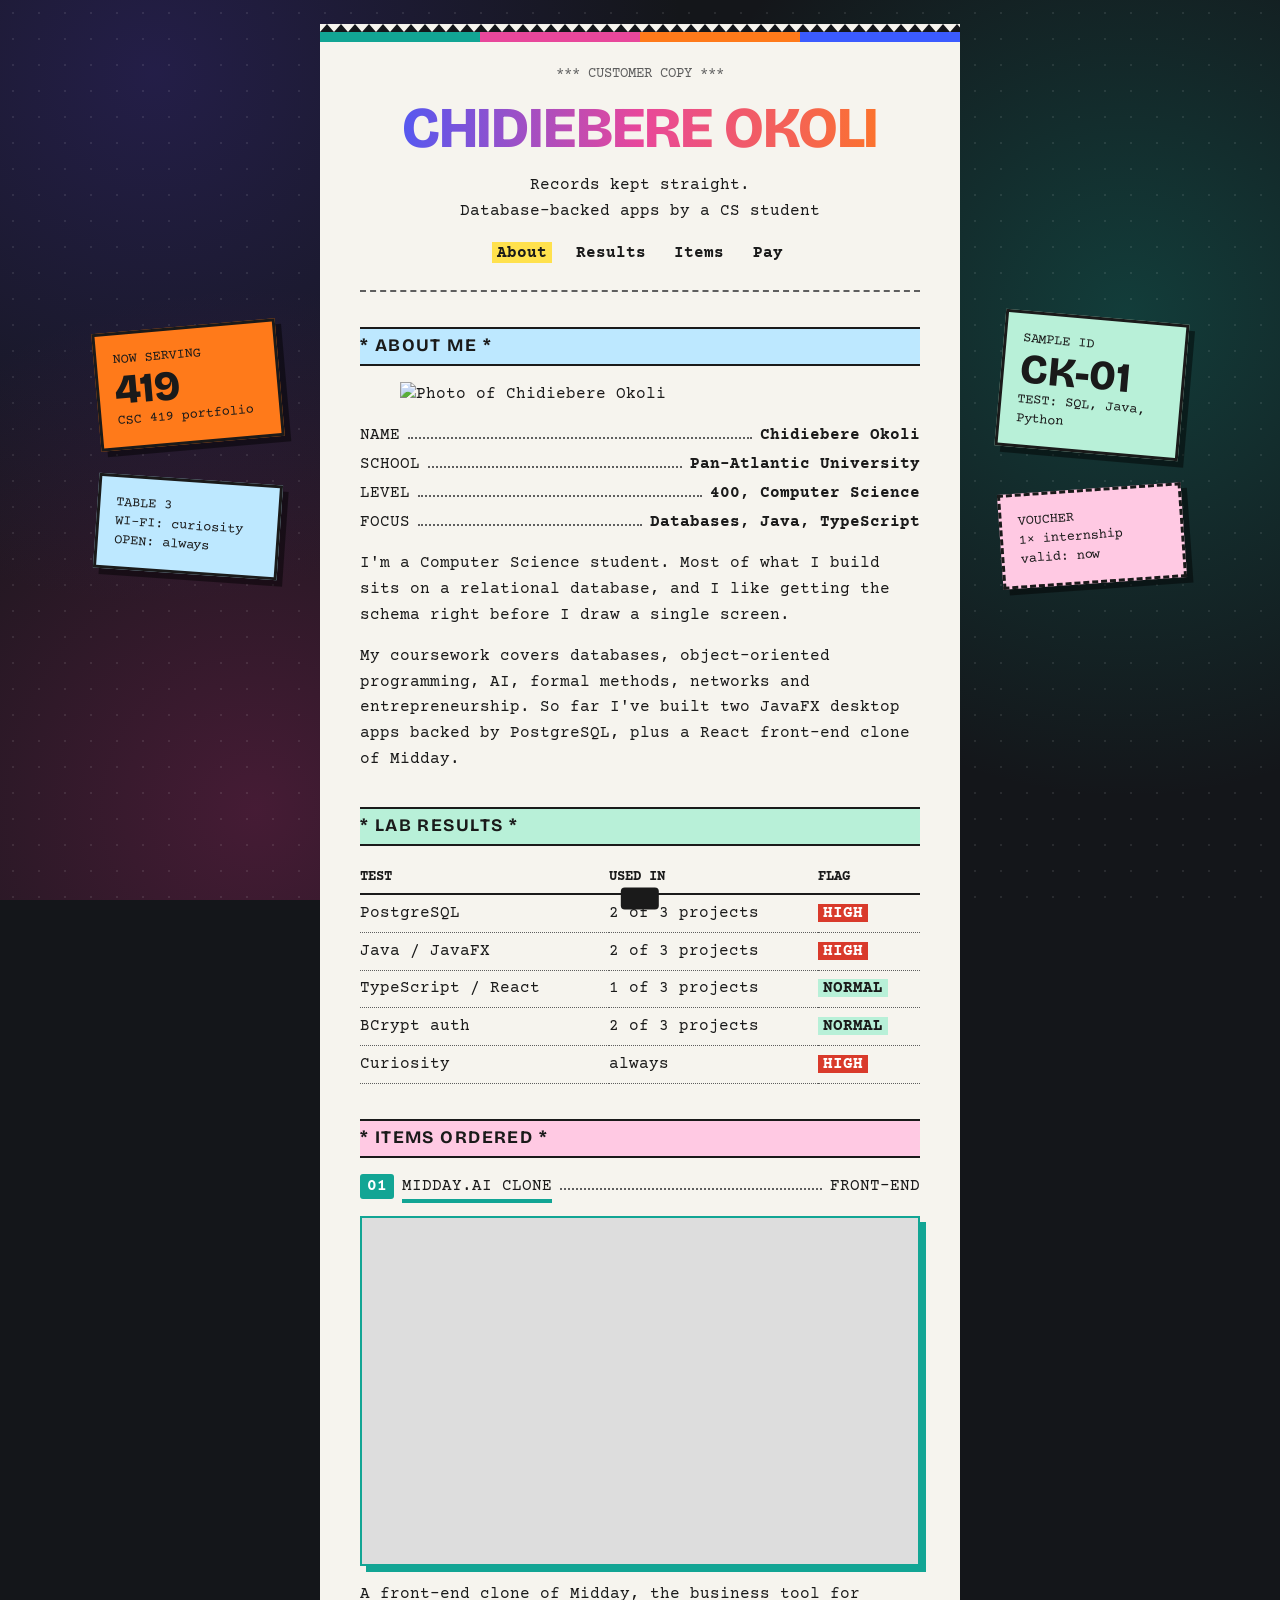
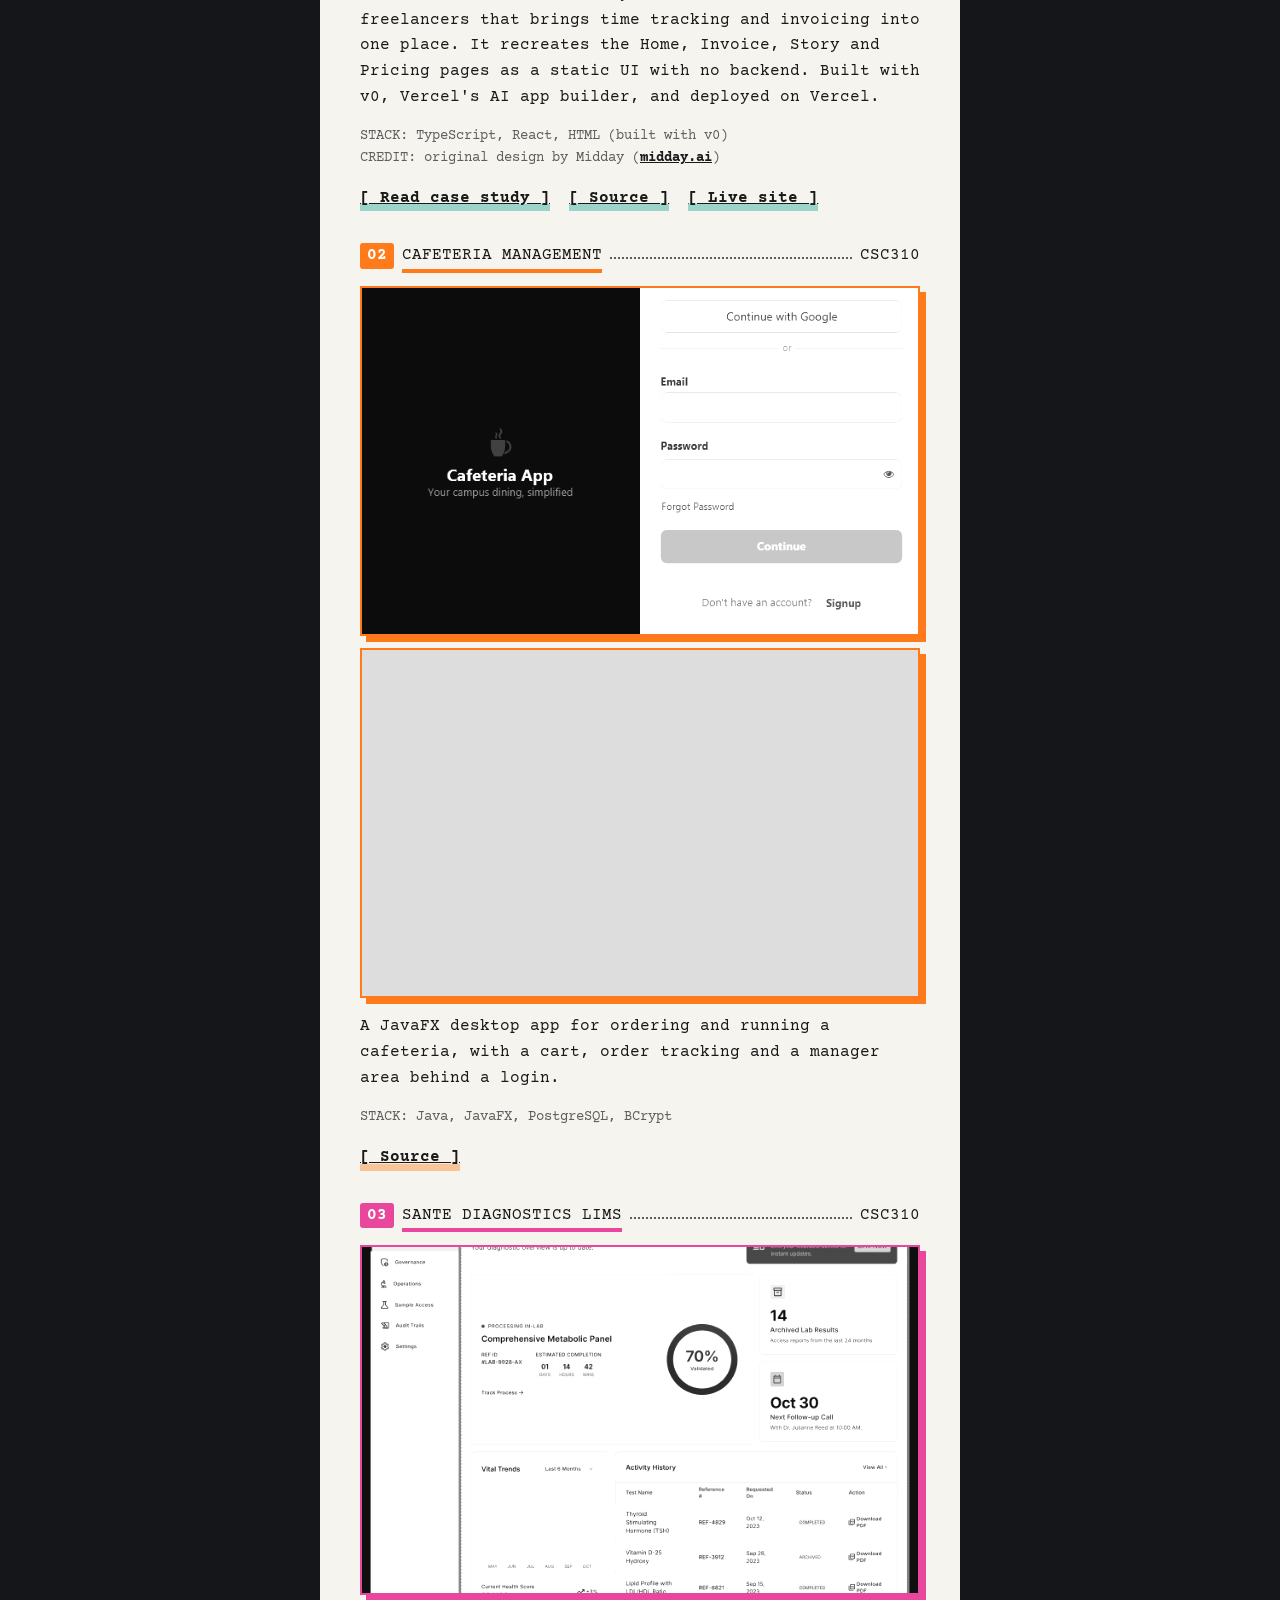
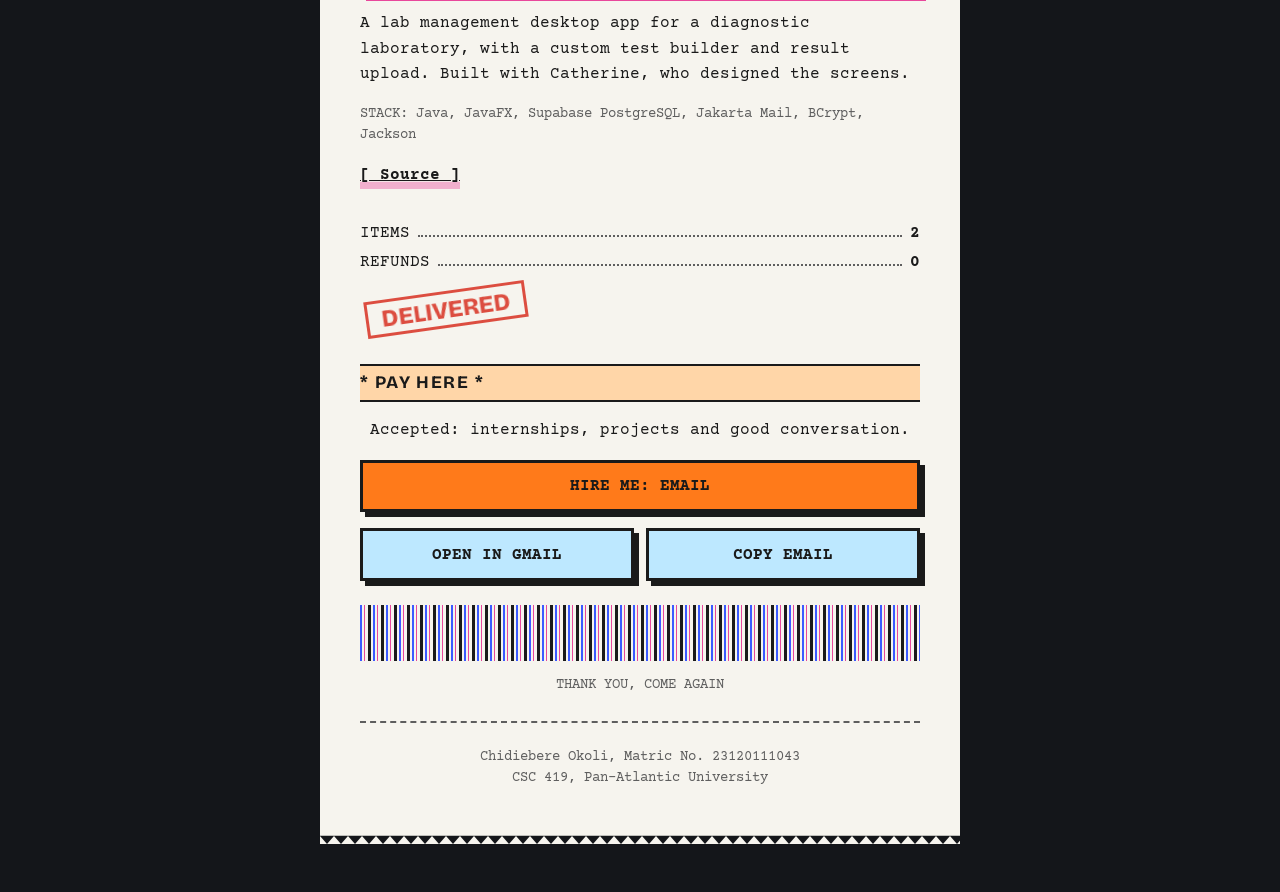
==== commit 13f093ce: "Update name from Chidi to Chidiebere in index.html" ====
--- a/index.html
+++ b/index.html
@@ -1,6 +1,6 @@
 <!DOCTYPE html>
 <html lang="en"><head><meta charset="utf-8"><meta name="viewport" content="width=device-width, initial-scale=1">
-<title>Chidi Okoli | Computer Science student</title><meta name="description" content="Portfolio of Chidi Okoli, a Computer Science student building database-backed apps.">
+<title>Chidiebere Okoli | Computer Science student</title><meta name="description" content="Portfolio of Chidiebere Okoli, a Computer Science student building database-backed apps.">
 <link rel="preconnect" href="https://fonts.googleapis.com"><link rel="preconnect" href="https://fonts.gstatic.com" crossorigin><link href="https://fonts.googleapis.com/css2?family=Bricolage+Grotesque:wght@800&family=Courier+Prime:wght@400;700&display=swap" rel="stylesheet">
 <link rel="stylesheet" href="style.css"><script>document.documentElement.className+=' js'</script></head>
 <body>
@@ -8,15 +8,15 @@
 <div class="paper">
 <header>
 <p class="c small">*** CUSTOMER COPY ***</p>
-<h1>Chidi Okoli</h1>
+<h1>Chidiebere Okoli</h1>
 <p class="c">Records kept straight.<br>Database-backed apps by a CS student</p>
 <nav aria-label="Main"><ul><li><a href="index.html#about">About</a></li><li><a href="index.html#results">Results</a></li><li><a href="index.html#projects">Items</a></li><li><a href="index.html#contact">Pay</a></li></ul></nav>
 </header>
 <hr class="cut">
 <main>
 <section id="about"><h2>About me</h2>
-<figure class="me"><img src="assets/me.jpg" alt="Photo of Chidi Okoli"></figure>
-<p class="row"><span>NAME</span><i></i><b>Chidi Okoli</b></p>
+<figure class="me"><img src="assets/me.jpg" alt="Photo of Chidiebere Okoli"></figure>
+<p class="row"><span>NAME</span><i></i><b>Chidiebere Okoli</b></p>
 <p class="row"><span>SCHOOL</span><i></i><b>Pan-Atlantic University</b></p>
 <p class="row"><span>LEVEL</span><i></i><b>400, Computer Science</b></p>
 <p class="row"><span>FOCUS</span><i></i><b>Databases, Java, TypeScript</b></p>
@@ -50,12 +50,12 @@
 <span class="stamp">DELIVERED</span></section>
 <section id="contact"><h2>Pay here</h2>
 <p class="c">Accepted: internships, projects and good conversation.</p>
-<a class="btn" id="mail" href="mailto:okoli.chidi01@gmail.com?subject=Hello%20Chidi">Hire me: email</a>
-<div class="btnrow"><a class="btn alt" target="_blank" rel="noopener" href="https://mail.google.com/mail/?view=cm&amp;to=okoli.chidi01@gmail.com&amp;su=Hello%20Chidi">Open in Gmail</a><button class="btn alt" type="button" id="copy" data-copy="okoli.chidi01@gmail.com">Copy email</button></div>
+<a class="btn" id="mail" href="mailto:okoli.chidi01@gmail.com?subject=Hello%20Chidiebere">Hire me: email</a>
+<div class="btnrow"><a class="btn alt" target="_blank" rel="noopener" href="https://mail.google.com/mail/?view=cm&amp;to=okoli.chidi01@gmail.com&amp;su=Hello%20Chidiebere">Open in Gmail</a><button class="btn alt" type="button" id="copy" data-copy="okoli.chidi01@gmail.com">Copy email</button></div>
 <div class="barcode" aria-hidden="true"></div><p class="c small">THANK YOU, COME AGAIN</p></section>
 </main>
 <hr class="cut">
-<footer><p class="c small">Chidi Okoli, Matric No. 23120111043<br>CSC 419, Pan-Atlantic University</p></footer>
+<footer><p class="c small">Chidiebere Okoli, Matric No. 23120111043<br>CSC 419, Pan-Atlantic University</p></footer>
 </div>
 <div class="tear bottom"></div>
 <aside class="side left" aria-hidden="true"><div class="sticker s1">NOW SERVING<b>419</b>CSC 419 portfolio</div><div class="sticker s2">TABLE 3<br>WI-FI: curiosity<br>OPEN: always</div></aside>
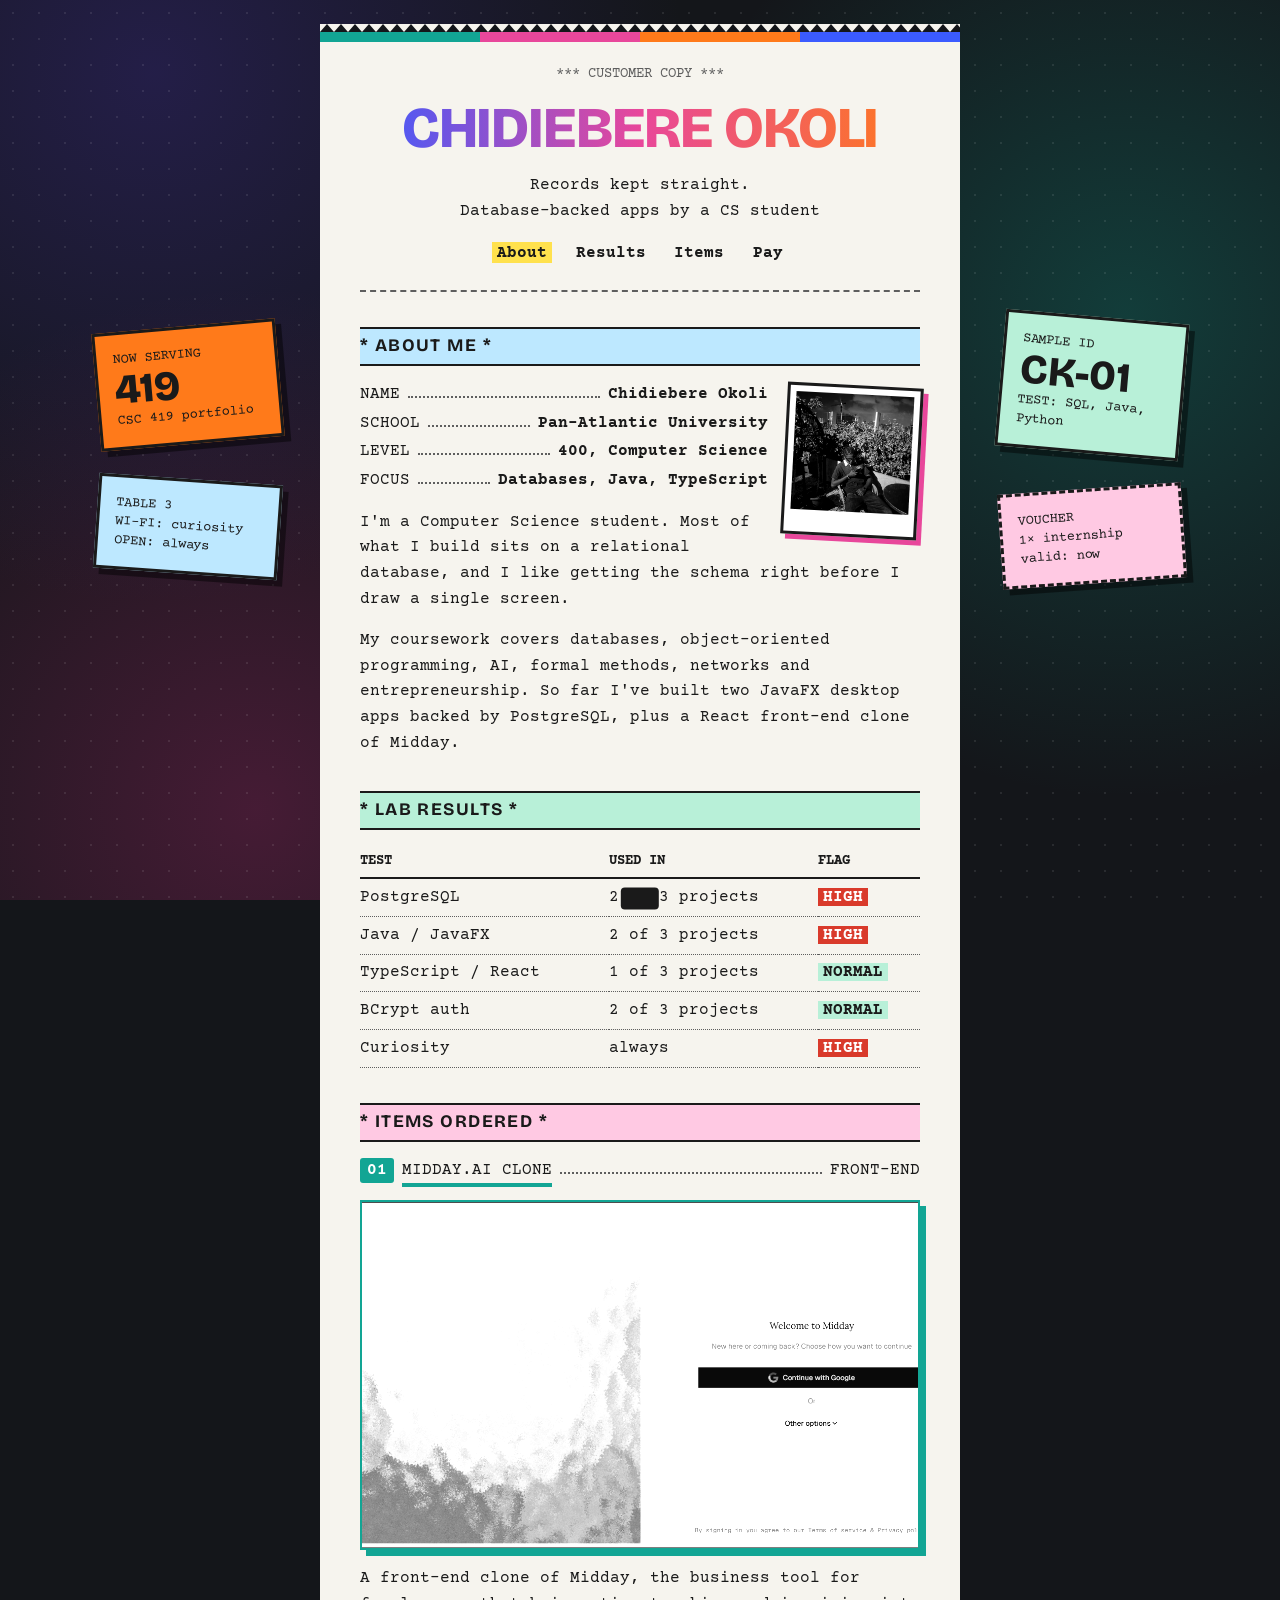
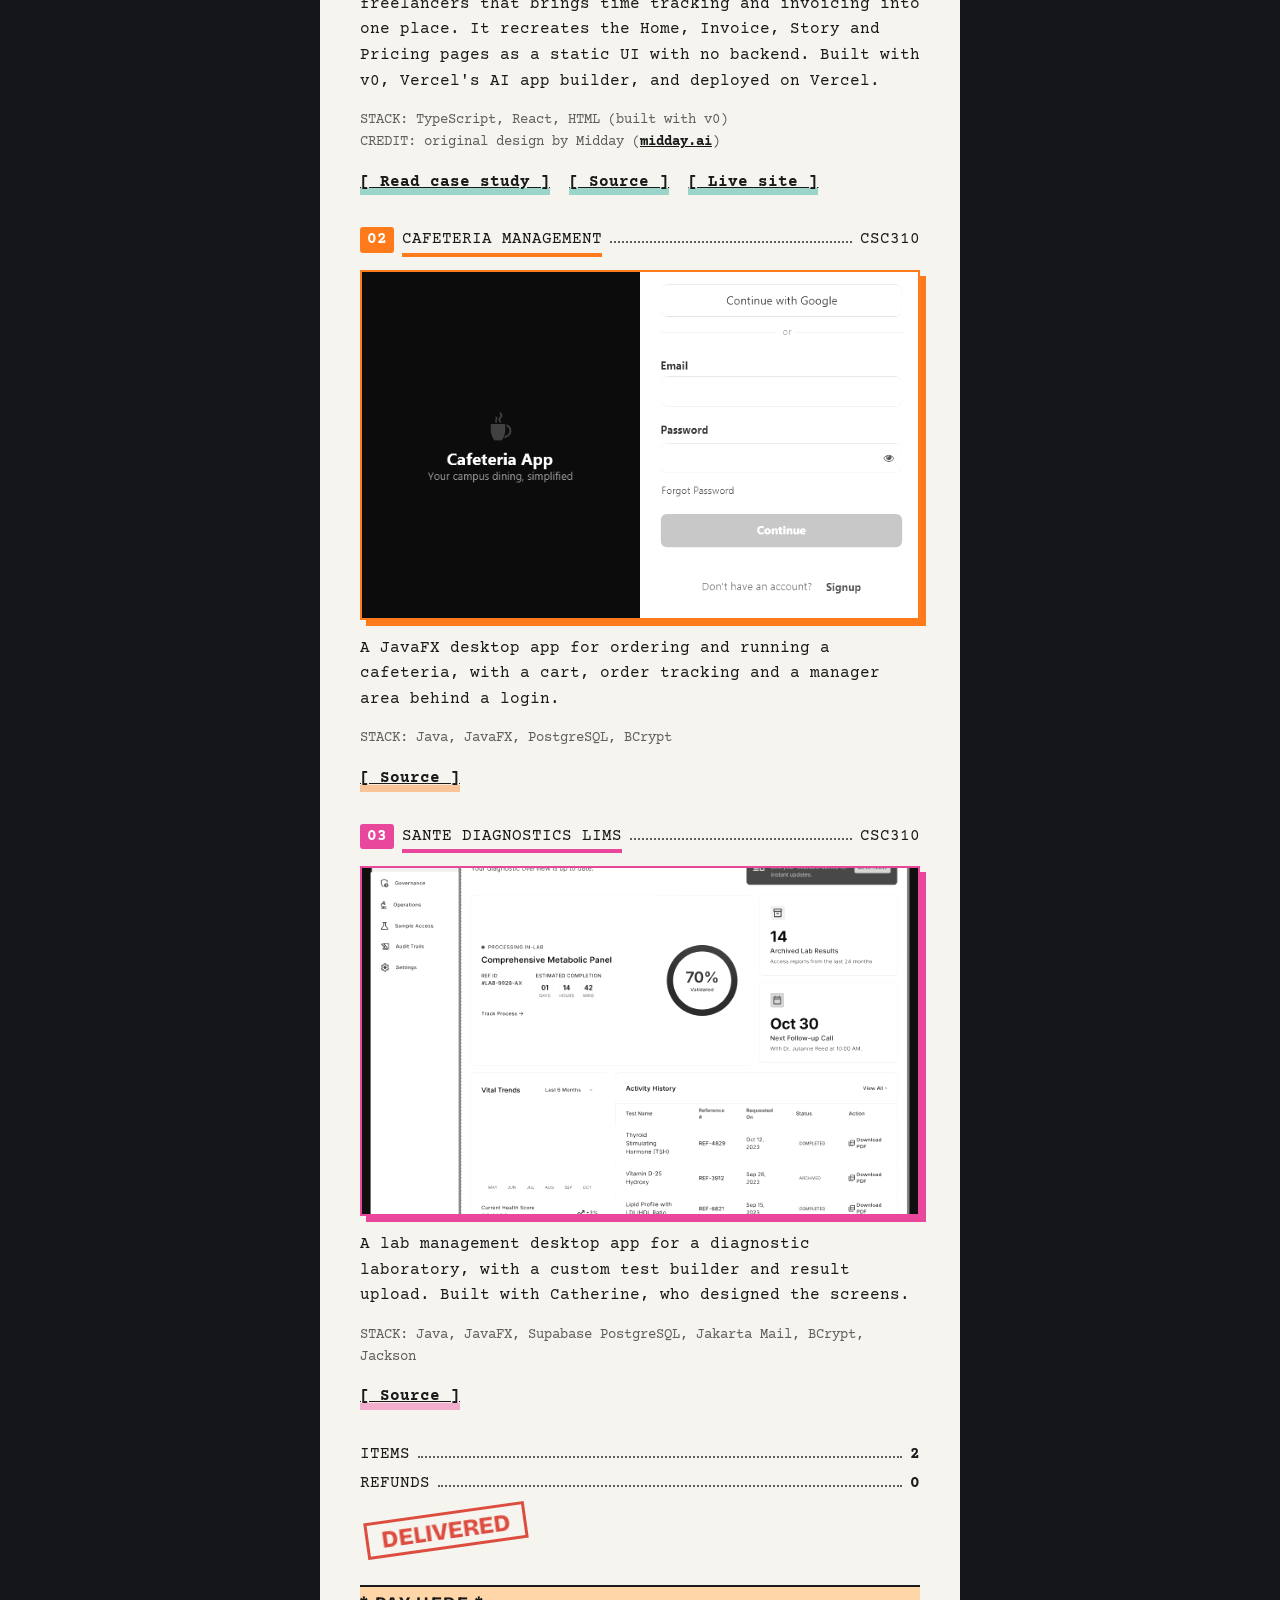
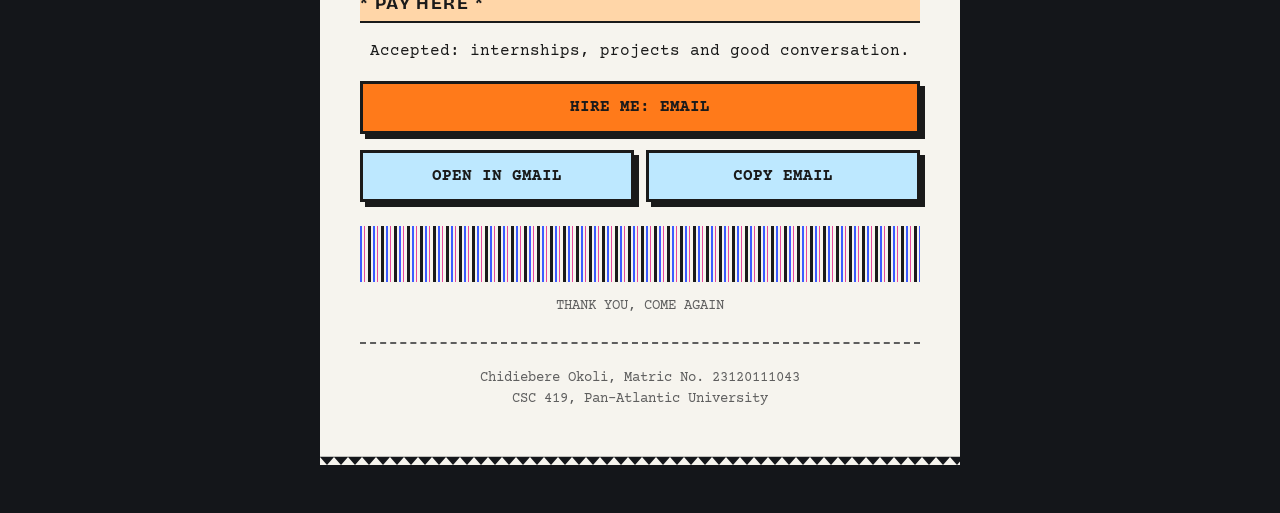
==== commit 0bf6d7ca: "Update profile image from me.jpg to me.jpeg" ====
--- a/index.html
+++ b/index.html
@@ -15,7 +15,7 @@
 <hr class="cut">
 <main>
 <section id="about"><h2>About me</h2>
-<figure class="me"><img src="assets/me.jpg" alt="Photo of Chidiebere Okoli"></figure>
+<figure class="me"><img src="assets/me.jpeg" alt="Photo of Chidiebere Okoli"></figure>
 <p class="row"><span>NAME</span><i></i><b>Chidiebere Okoli</b></p>
 <p class="row"><span>SCHOOL</span><i></i><b>Pan-Atlantic University</b></p>
 <p class="row"><span>LEVEL</span><i></i><b>400, Computer Science</b></p>
--- a/style.css
+++ b/style.css
@@ -93,3 +93,9 @@
 }
 @keyframes bob{50%{translate:0 -10px}}
 @media(prefers-reduced-motion:reduce){.sticker{animation:none}}
+
+/* ---- photo ---- */
+.me{float:right;width:8.5rem;margin:.2rem 0 .8rem 1rem;padding:.4rem .4rem 1.4rem;background:#fff;border:3px solid var(--ink);box-shadow:5px 5px 0 var(--pink);transform:rotate(3deg)}
+.me[hidden]{display:none}
+.me img{display:block;width:100%;aspect-ratio:1;object-fit:cover;filter:grayscale(1) contrast(1.1);transition:filter .3s}
+.me:hover img{filter:none}
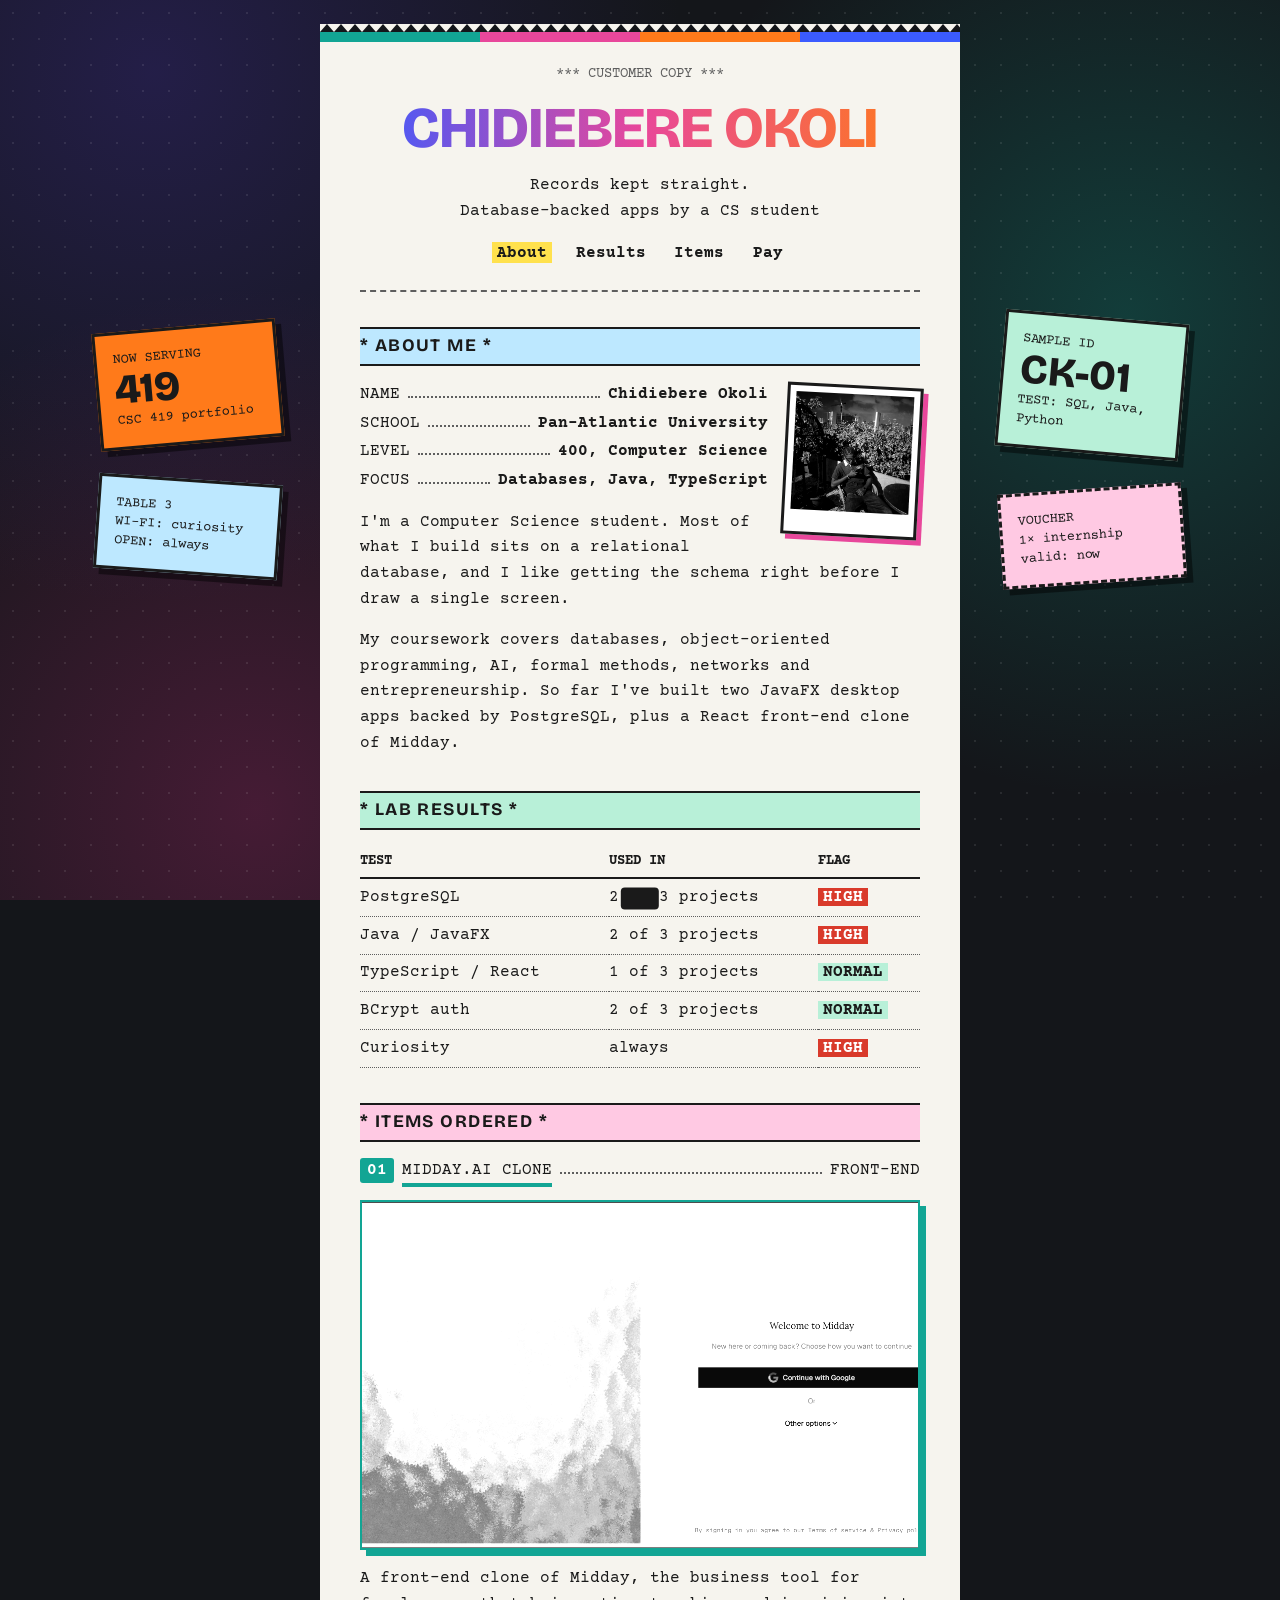
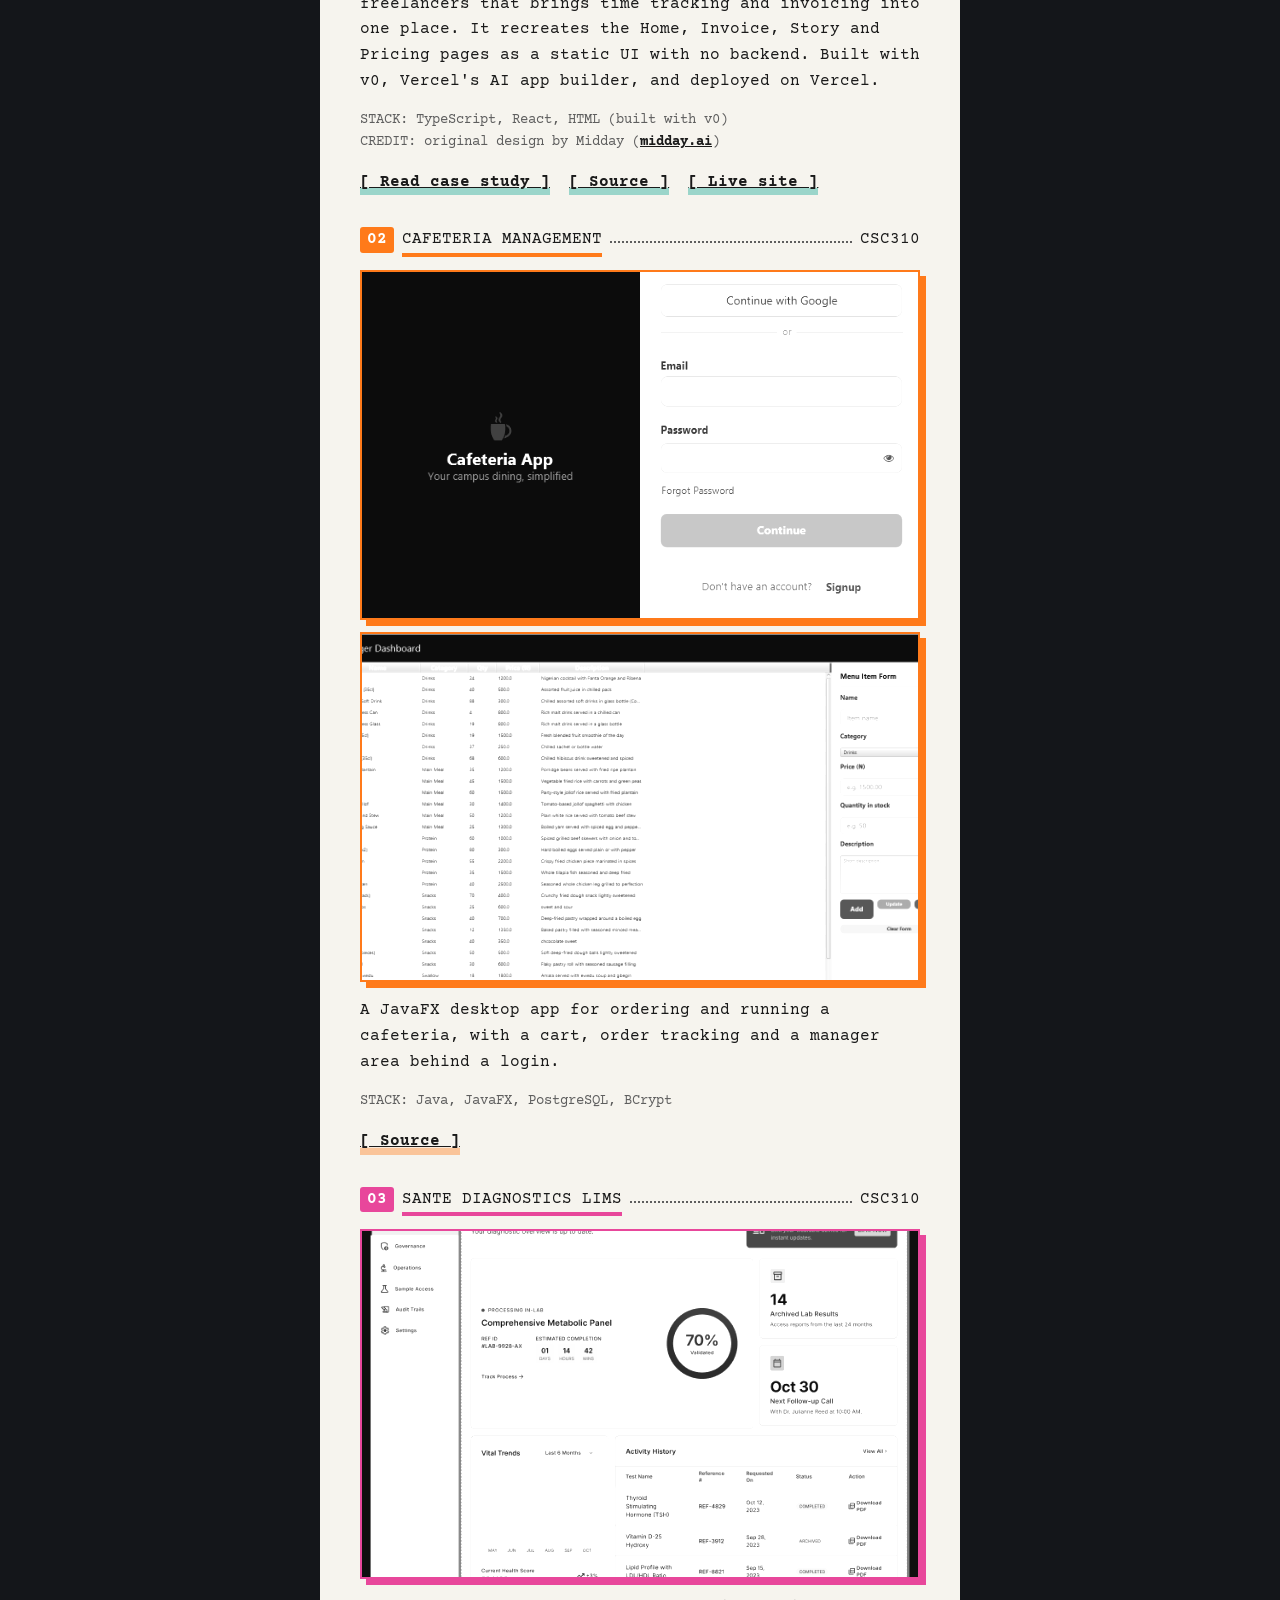
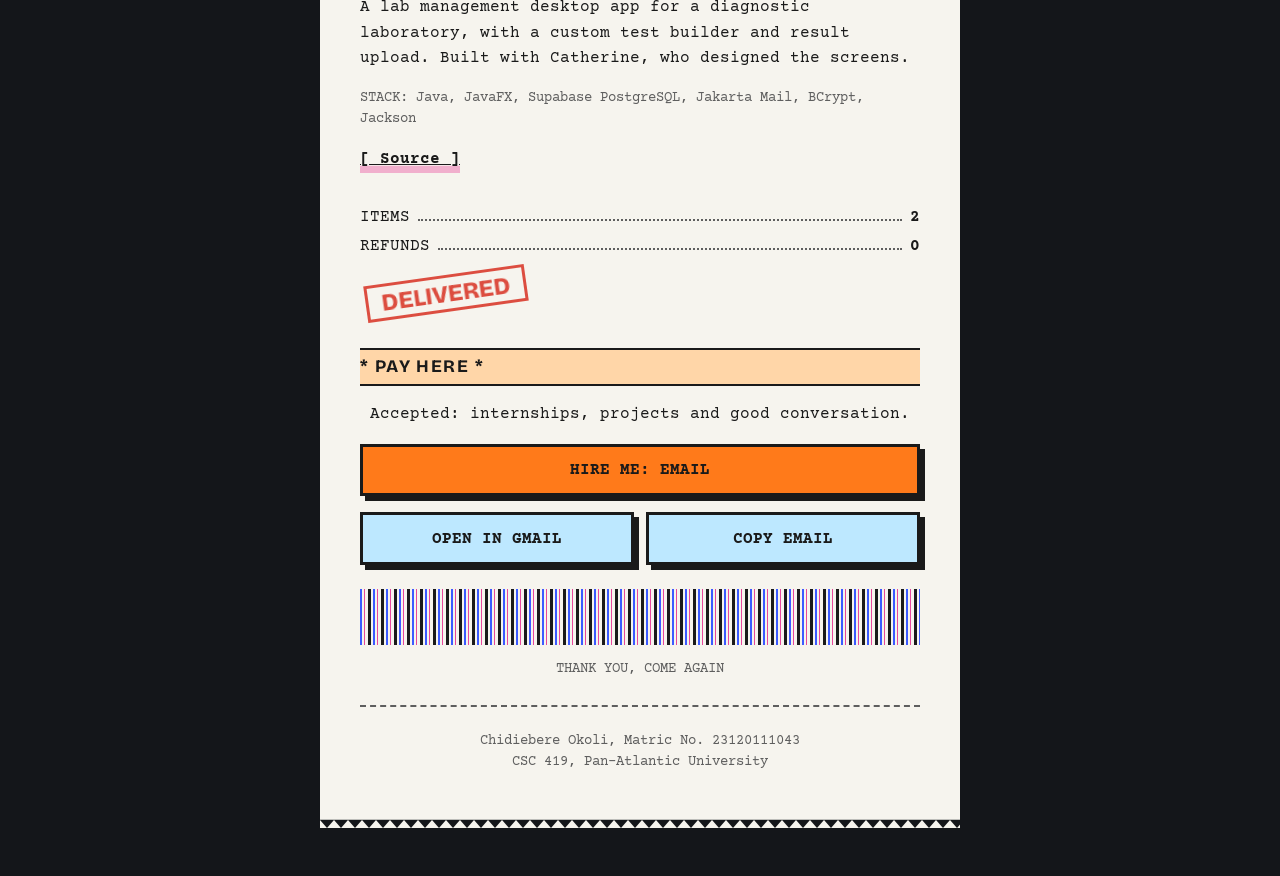
==== commit d5a5de1f: "Replace cafeteria screen image with menu image" ====
--- a/index.html
+++ b/index.html
@@ -37,7 +37,7 @@
 <p class="links"><a href="project.html">[ Read case study ]</a><a href="https://github.com/sga-30/Midday.ai" target="_blank" rel="noopener">[ Source ]</a><a href="https://v0-midday-ai-clone.vercel.app/" target="_blank" rel="noopener">[ Live site ]</a></p></article>
 <article class="item a2"><p class="row"><b>02</b><span>CAFETERIA MANAGEMENT</span><i></i><span>CSC310</span></p>
 <figure class="shot" data-file="assets/cafeteria-1.png"><img src="assets/cafeteria-1.png" alt="Cafeteria Management System screen 1"></figure>
-<figure class="shot opt"><img src="assets/cafeteria-2.png" alt="Cafeteria Management System screen 2"></figure>
+<figure class="shot opt"><img src="assets/cafeteria-menu.png" alt="Cafeteria Management System menu screen"></figure>
 <p>A JavaFX desktop app for ordering and running a cafeteria, with a cart, order tracking and a manager area behind a login.</p>
 <p class="small">STACK: Java, JavaFX, PostgreSQL, BCrypt</p>
 <p class="links"><a href="https://github.com/sga-30/cafeteria-app" target="_blank" rel="noopener">[ Source ]</a></p></article>
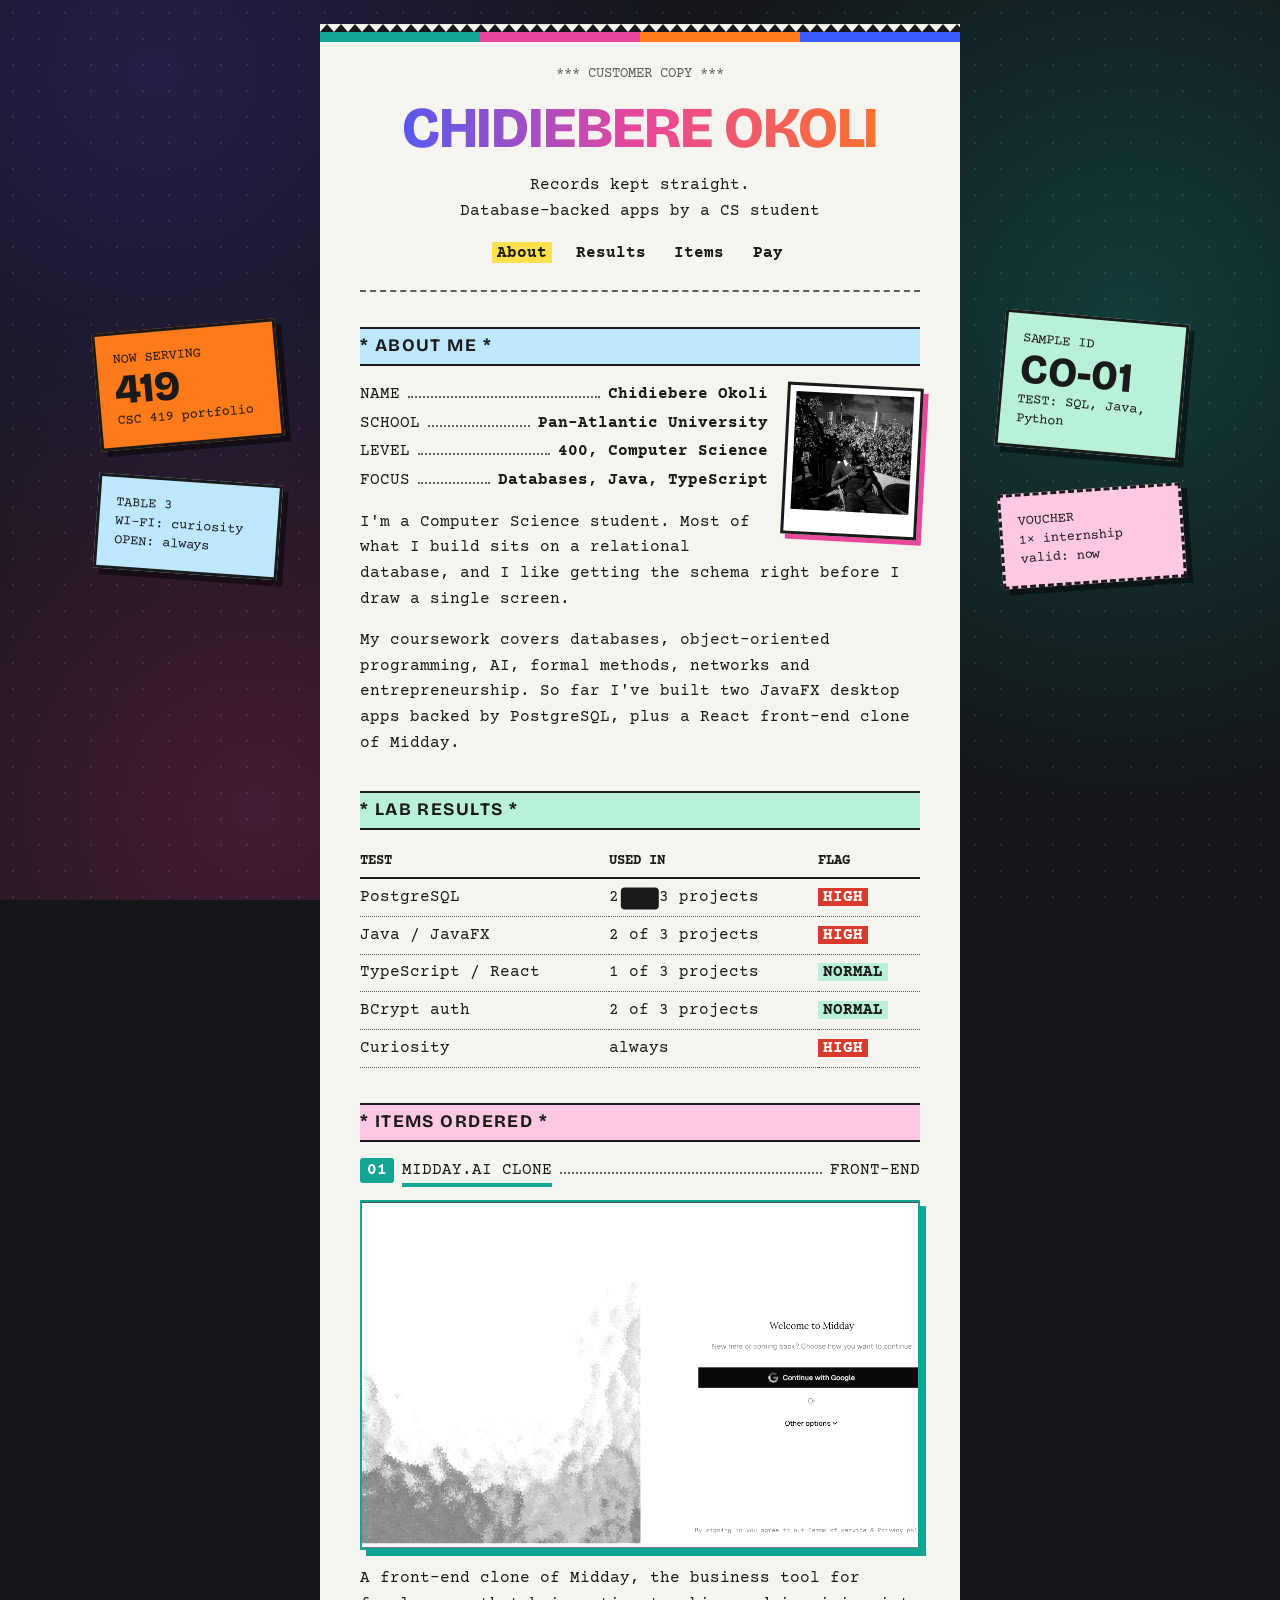
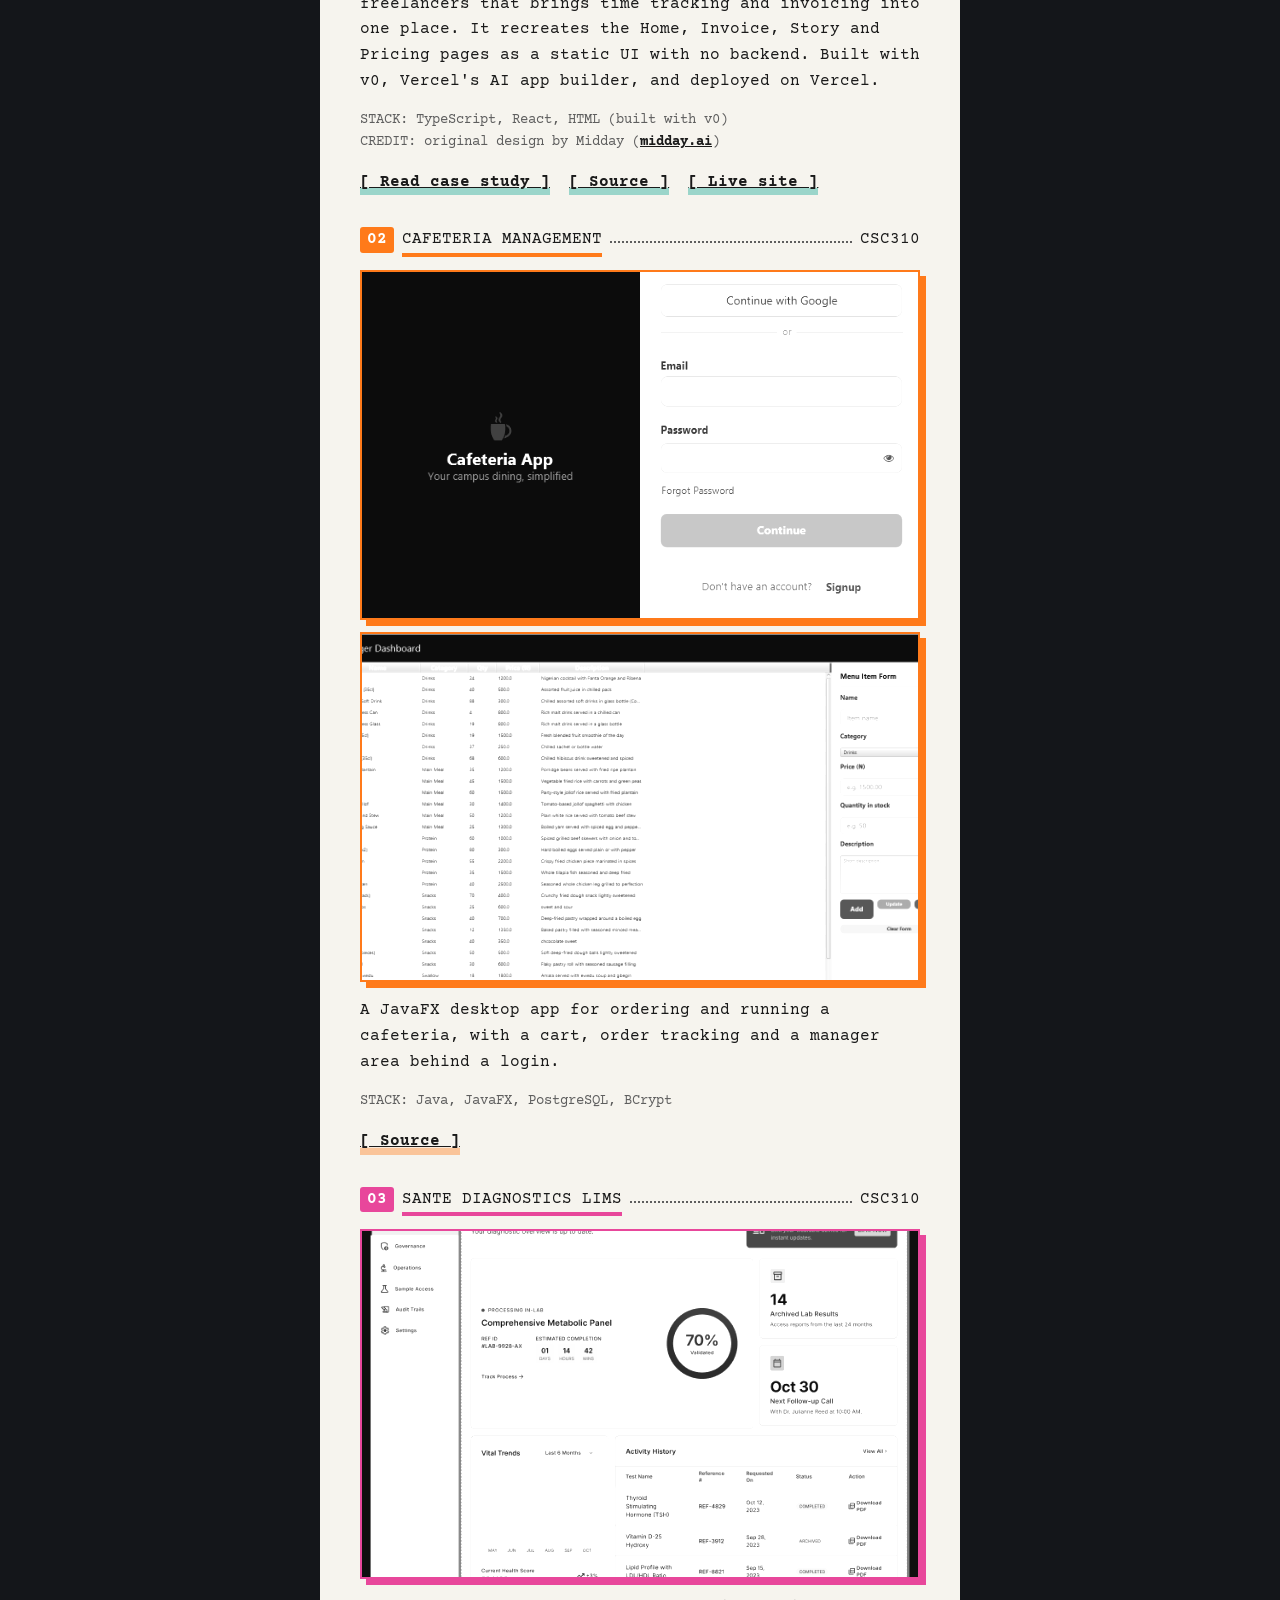
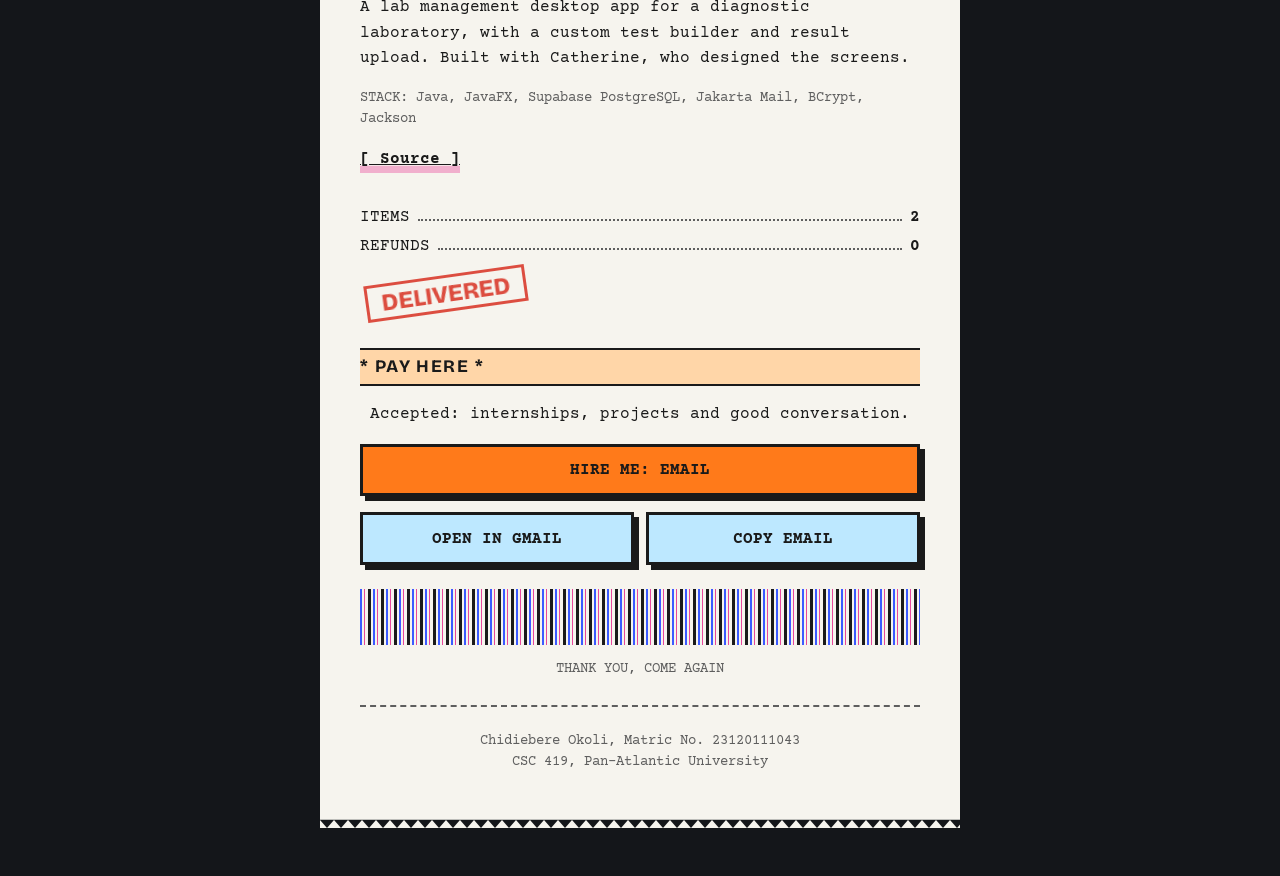
==== commit aff3aedf: "Update index.html" ====
--- a/index.html
+++ b/index.html
@@ -59,6 +59,6 @@
 </div>
 <div class="tear bottom"></div>
 <aside class="side left" aria-hidden="true"><div class="sticker s1">NOW SERVING<b>419</b>CSC 419 portfolio</div><div class="sticker s2">TABLE 3<br>WI-FI: curiosity<br>OPEN: always</div></aside>
-<aside class="side right" aria-hidden="true"><div class="sticker s3">SAMPLE ID<br><b>CK-01</b>TEST: SQL, Java, Python</div><div class="sticker s4">VOUCHER<br>1&times; internship<br>valid: now</div></aside>
+<aside class="side right" aria-hidden="true"><div class="sticker s3">SAMPLE ID<br><b>CO-01</b>TEST: SQL, Java, Python</div><div class="sticker s4">VOUCHER<br>1&times; internship<br>valid: now</div></aside>
 <div id="bar"></div><div id="toast" role="status" aria-live="polite"></div>
 <script src="script.js"></script></body></html>
